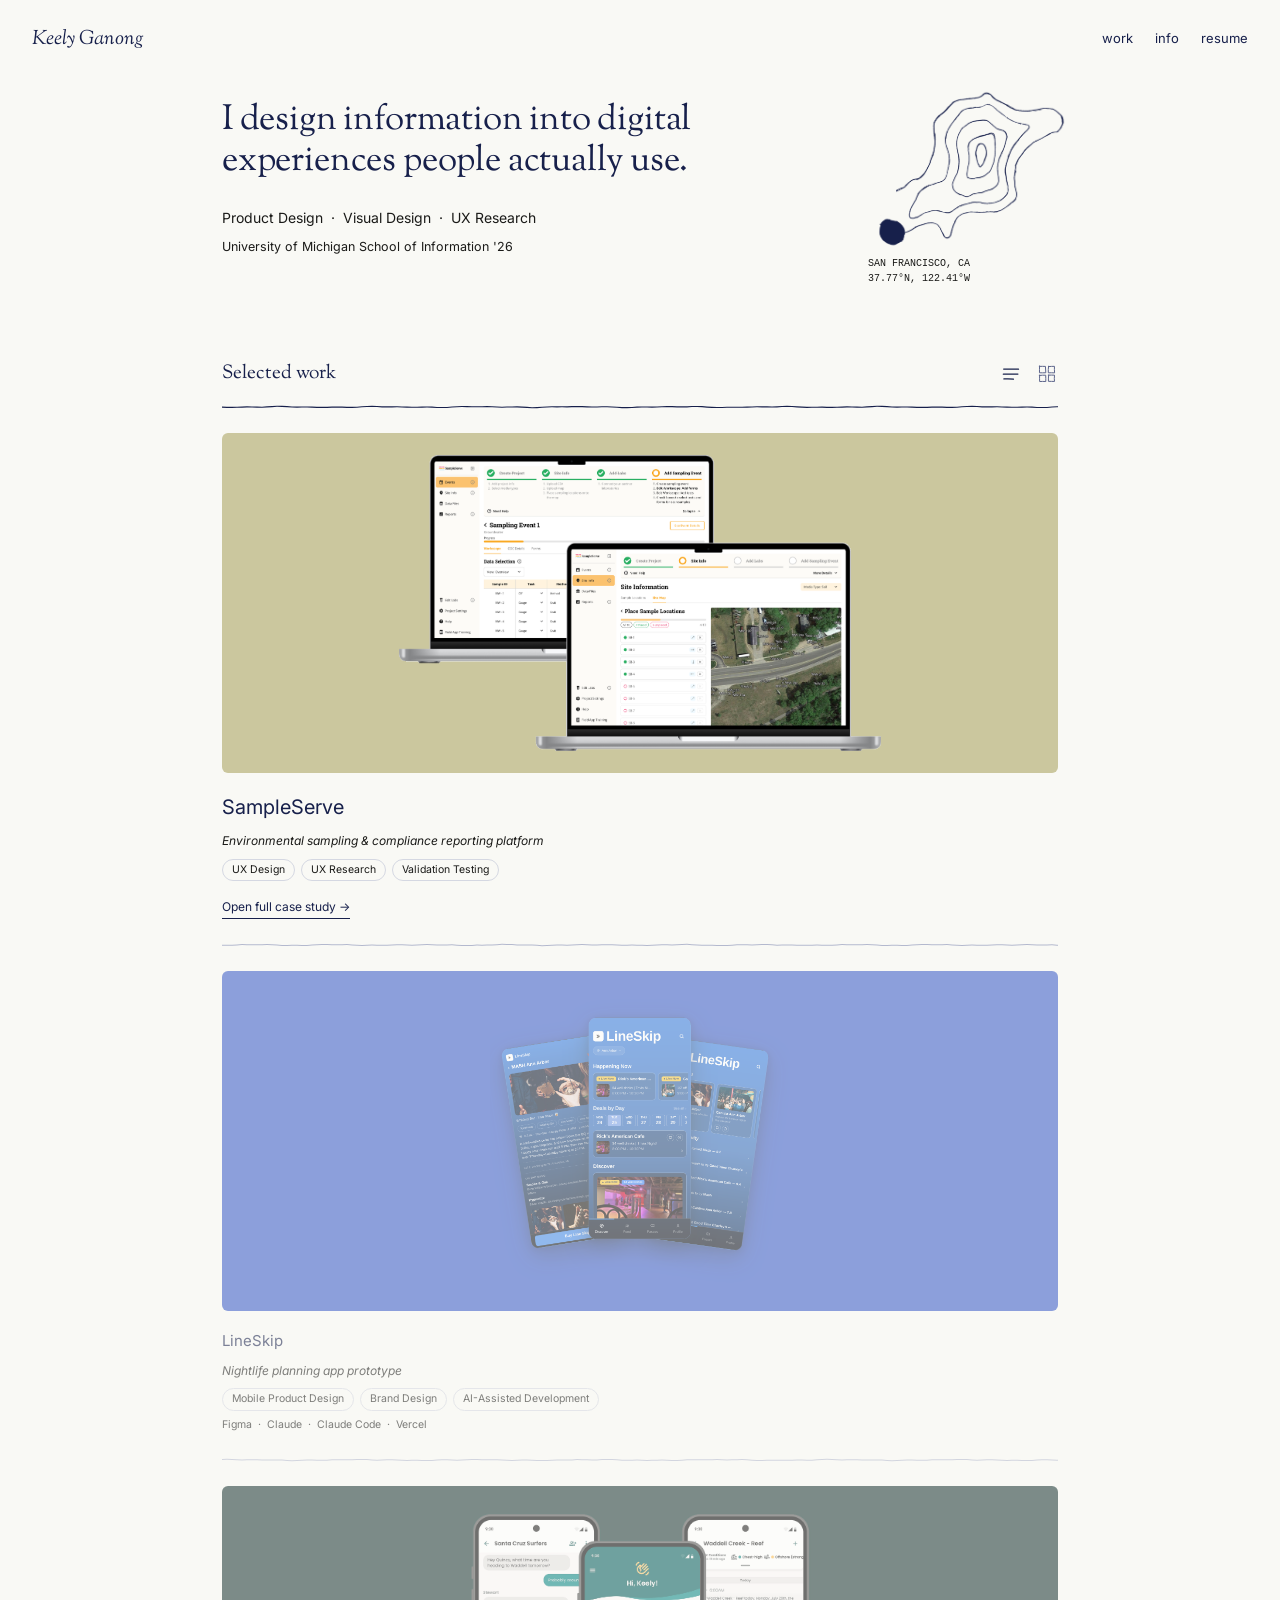
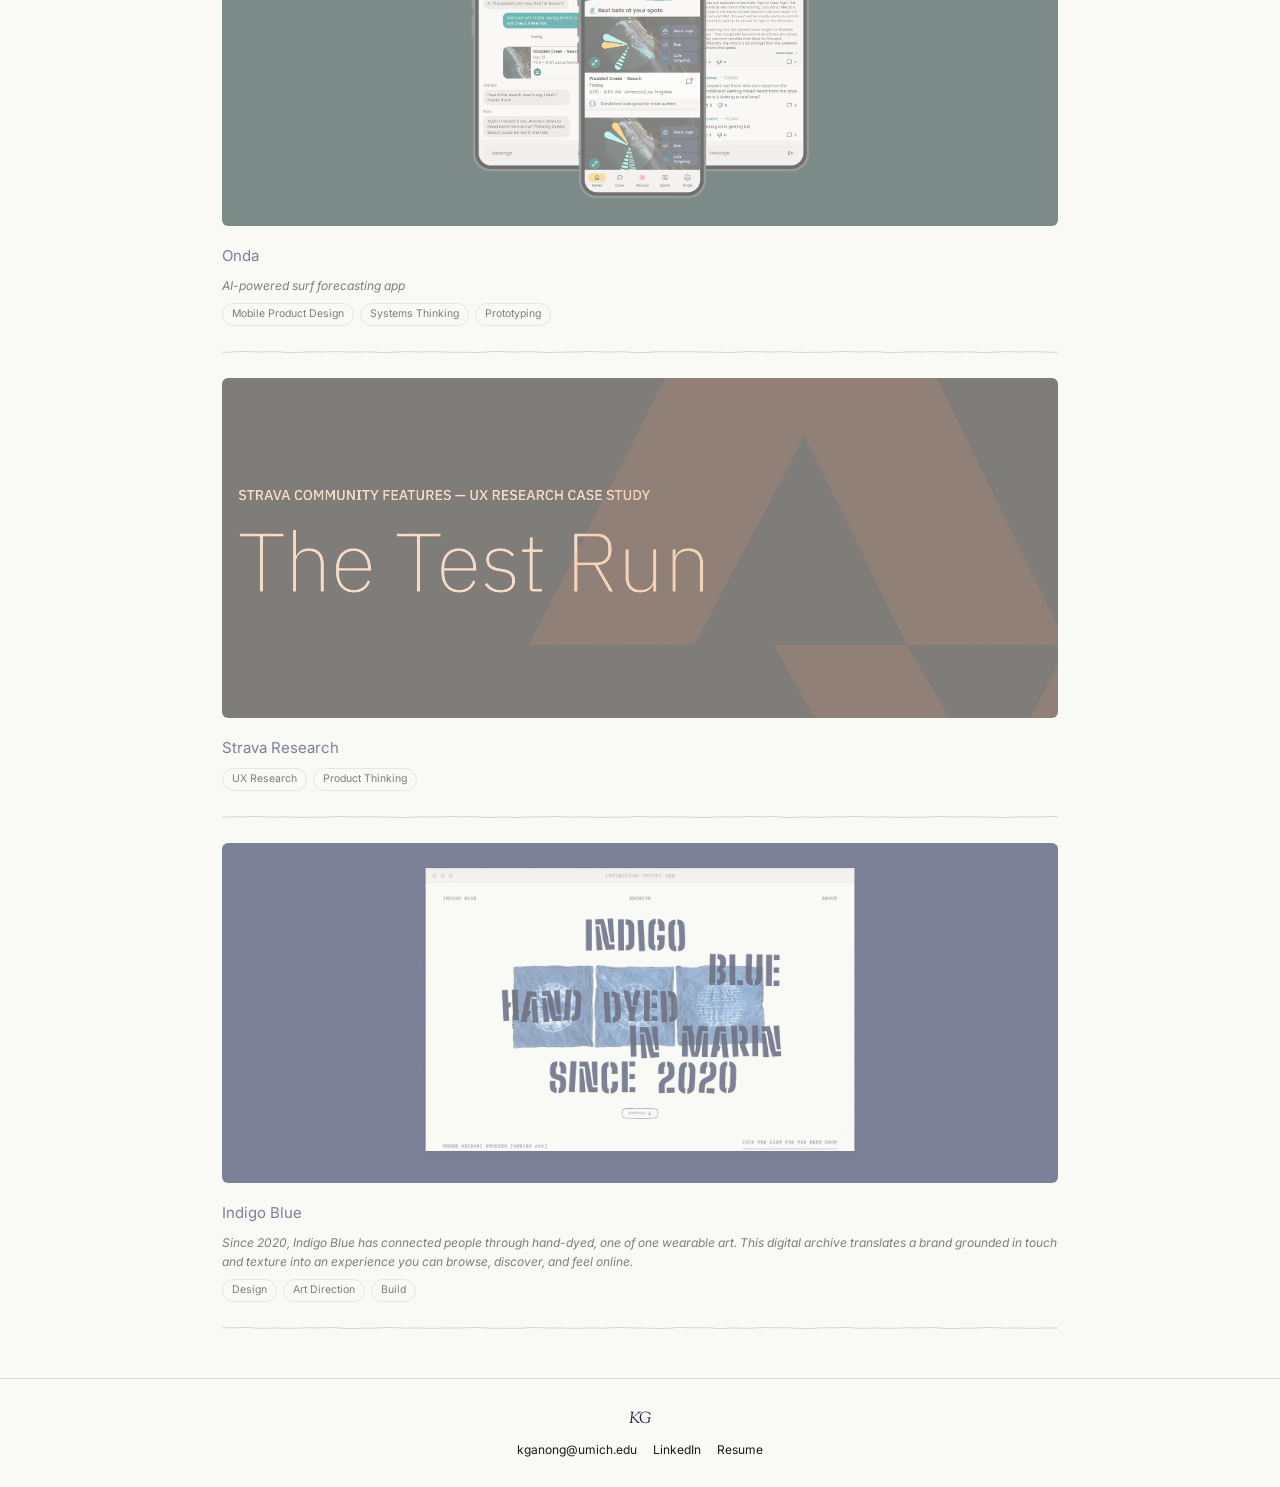
==== index.html @ af892700 "Update index.html" ====
<!DOCTYPE html>
<html lang="en">
<head>
<meta charset="UTF-8">
<meta name="viewport" content="width=device-width, initial-scale=1">
<title>Keely Ganong — Product Designer &amp; UX Researcher</title>
<meta name="description" content="Portfolio of Keely Ganong, a San Francisco Bay Area product designer and UX researcher specializing in research-driven decisions and systems thinking.">
<link rel="icon" type="image/png" href="assets/favicon-32.png">
<link rel="apple-touch-icon" href="assets/favicon-180.png">
<meta property="og:type" content="website">
<meta property="og:title" content="Keely Ganong — Product Designer &amp; UX Researcher">
<meta property="og:description" content="Portfolio of Keely Ganong, a San Francisco Bay Area product designer and UX researcher specializing in research-driven decisions and systems thinking.">
<meta property="og:image" content="https://keelyganong.vercel.app/assets/og-image.jpg">
<meta property="og:url" content="https://keelyganong.vercel.app/">
<meta name="twitter:card" content="summary_large_image">
<meta name="twitter:title" content="Keely Ganong — Product Designer &amp; UX Researcher">
<meta name="twitter:description" content="Portfolio of Keely Ganong, a San Francisco Bay Area product designer and UX researcher specializing in research-driven decisions and systems thinking.">
<meta name="twitter:image" content="https://keelyganong.vercel.app/assets/og-image.jpg">
<script>try{if(localStorage.getItem('sw-layout')==='grid')document.documentElement.setAttribute('data-layout','grid');}catch(e){}</script>
<link rel="stylesheet" href="styles.css">
</head>
<body>

<nav>
  <span class="brand">Keely Ganong</span>
  <div class="links">
    <a href="#work">work</a>
    <a href="info.html">info</a>
    <a href="https://drive.google.com/file/d/1wT-pd2pLn5J7G1rViNfXt-i7XtK2VtQx/view?usp=sharing" target="_blank" rel="noopener">resume</a>
  </div>
</nav>

<section class="hero">
  <h1>I design information into digital experiences people actually use.</h1>
  <div class="focus-list">Product Design &nbsp;·&nbsp; Visual Design &nbsp;·&nbsp; UX Research</div>
  <div class="grad-line">University of Michigan School of Information '26</div>

  <div class="hero-illustration">
    <img class="topo" src="assets/keely-topo-asset.png" alt="Hand-drawn topographic contour illustration">
    <img class="dot" src="assets/keely-dot-asset.png" alt="">
    <div class="coords">SAN FRANCISCO, CA<br>37.77°N, 122.41°W</div>
  </div>
</section>

<section id="work">
  <div class="section-head">
    <div class="section-label">Selected work</div>
    <div class="layout-toggle" role="group" aria-label="Project layout">
      <button type="button" data-layout="list" aria-pressed="true" aria-label="List view" title="List view"><svg viewBox="0 0 24 24" aria-hidden="true" focusable="false"><path d="M3.23 6.08 C9.09 6.08 15.13 6.29 20.99 6.17"/><path d="M2.86 12.15 C8.60 12.22 14.52 12.00 20.27 12.09"/><path d="M3.49 17.88 C7.26 17.70 11.13 17.64 14.89 18.09"/></svg></button>
      <button type="button" data-layout="grid" aria-pressed="false" aria-label="Grid view" title="Grid view"><svg viewBox="0 0 24 24" aria-hidden="true" focusable="false"><path d="M2.76 2.90 C5.19 2.98 7.69 2.60 10.12 2.88 C10.21 5.40 10.42 7.99 10.54 10.51 C8.05 10.49 5.48 10.76 2.98 10.54 C3.16 7.81 2.77 5.00 3.04 2.27"/><path d="M13.75 3.08 C16.12 2.76 18.57 2.91 20.95 2.83 C20.91 5.42 20.76 8.08 21.10 10.66 C18.61 10.62 16.05 10.32 13.56 10.60 C13.52 7.96 13.47 5.24 13.86 2.62"/><path d="M2.77 13.79 C5.30 13.55 7.91 13.23 10.46 13.44 C10.17 15.96 10.83 18.54 10.56 21.05 C8.12 21.01 5.62 20.67 3.18 21.06 C3.06 18.47 2.98 15.80 3.16 13.20"/><path d="M13.54 13.37 C16.02 13.03 18.57 13.53 21.05 13.39 C20.64 15.87 20.72 18.42 20.99 20.91 C18.59 20.61 16.11 21.12 13.71 20.81 C13.57 18.27 13.76 15.66 14.03 13.13"/></svg></button>
    </div>
  </div>

  <div class="sw-list">

    <div class="sw-block active" data-idx="0">
      <a class="sw-image tight" href="case-sampleserve.html" aria-label="Open SampleServe case study" style="background-color:#CBC79E;"><img src="assets/sampleserve-case.png" alt="SampleServe redesign shown on two laptops"></a>
      <div class="sw-meta">
        <a class="sw-title" href="case-sampleserve.html">SampleServe</a>
      </div>
      <div class="sw-context">Environmental sampling &amp; compliance reporting platform</div>
      <div class="sw-tags"><span>UX Design</span><span>UX Research</span><span>Validation Testing</span></div>
      <div class="sw-expand">
        <a class="sw-link" href="case-sampleserve.html">Open full case study →</a>
      </div>
    </div>

    <div class="sw-block" data-idx="1">
      <a class="sw-image" href="case-lineskip.html" aria-label="Open LineSkip case study" style="background-color:#3457C7;"><img src="assets/lineskip-hero.png" alt="LineSkip app showing bar deals, live events, and discovery"></a>
      <div class="sw-meta">
        <a class="sw-title" href="case-lineskip.html">LineSkip</a>
      </div>
      <div class="sw-context">Nightlife planning app prototype</div>
      <div class="sw-tags"><span>Mobile Product Design</span><span>Brand Design</span><span>AI-Assisted Development</span></div>
      <div class="sw-tools">Figma &nbsp;·&nbsp; Claude &nbsp;·&nbsp; Claude Code &nbsp;·&nbsp; Vercel</div>
      <div class="sw-expand">
        <a class="sw-link" href="case-lineskip.html">Open full case study →</a>
      </div>
    </div>

    <div class="sw-block" data-idx="2">
      <a class="sw-image" href="case-onda.html" aria-label="Open Onda case study" style="background-color:#173330;">
        <img src="assets/onda-screens.png" alt="Onda app interface showing surf reports and crew chat">
      </a>
      <div class="sw-meta">
        <a class="sw-title" href="case-onda.html">Onda</a>
      </div>
      <div class="sw-context">AI-powered surf forecasting app</div>
      <div class="sw-tags"><span>Mobile Product Design</span><span>Systems Thinking</span><span>Prototyping</span></div>
      <div class="sw-expand">
        <a class="sw-link" href="case-onda.html">Open full case study →</a>
      </div>
    </div>

    <div class="sw-block" data-idx="3">
      <a class="sw-image fill-cover" href="case-strava.html" aria-label="Open Strava Research case study" style="background-color:#1d1815;"><img src="assets/strava-hero.jpg" alt="Strava Research case study cover, titled The Test Run"></a>
      <div class="sw-meta">
        <a class="sw-title" href="case-strava.html">Strava Research</a>
      </div>
      <div class="sw-tags"><span>UX Research</span><span>Product Thinking</span></div>
      <div class="sw-expand">
        <a class="sw-link" href="case-strava.html">Open full case study →</a>
      </div>
    </div>

    <div class="sw-block" data-idx="4">
      <a class="sw-image tight" href="case-indigo-blue.html" aria-label="Open Indigo Blue project" style="background-color:#17204B;"><picture><source srcset="assets/indigo-blue-card.webp" type="image/webp"><img src="assets/indigo-blue-card.jpg" width="1144" height="773" alt="Indigo Blue home page in a browser on an indigo background." loading="lazy" decoding="async"></picture></a>
      <div class="sw-meta">
        <a class="sw-title" href="case-indigo-blue.html">Indigo Blue</a>
      </div>
      <div class="sw-context">Since 2020, Indigo Blue has connected people through hand-dyed, one of one wearable art. This digital archive translates a brand grounded in touch and texture into an experience you can browse, discover, and feel online.</div>
      <div class="sw-tags"><span>Design</span><span>Art Direction</span><span>Build</span></div>
      <div class="sw-expand">
        <a class="sw-link" href="case-indigo-blue.html">View project →</a>
      </div>
    </div>

  </div>
</section>

<!--
<section id="play">
  <div class="section-label" style="font-size:16px;">Play</div>
  <p style="font-size:13px; color:var(--ink-soft); max-width:44ch; margin:0 0 12px;">Side projects and personal work, outside of client and coursework.</p>
  <div class="section-hint">Hover over to see more.</div>
  <div class="play-grid">
    <div class="play-tile"><div class="play-inner" style="background-color:#344945;"></div><div class="play-caption">Indigo product design</div></div>
    <div class="play-tile"><div class="play-inner" style="background-color:#3B4C86;"></div><div class="play-caption">Vibe-coded local map tool</div></div>
    <div class="play-tile"><div class="play-inner" style="background-color:#C17A4E;"></div><div class="play-caption">Packaging design</div></div>
    <div class="play-tile"><div class="play-inner" style="background-color:#6B4059;"></div><div class="play-caption">Printmaking</div></div>
    <div class="play-tile"><div class="play-inner" style="background-color:#4A6650;"></div><div class="play-caption">Graphic design assets</div></div>
    <div class="play-tile"><div class="play-inner" style="background-color:#211A16;"></div><div class="play-caption">Web redesign</div></div>
  </div>
</section>
-->

<footer>
  <span class="brand">KG</span>
  <div class="links">
    <a href="mailto:kganong@umich.edu">kganong@umich.edu</a>
    <a href="https://www.linkedin.com/in/keely-ganong/" target="_blank" rel="noopener">LinkedIn</a>
    <a href="https://drive.google.com/file/d/1wT-pd2pLn5J7G1rViNfXt-i7XtK2VtQx/view?usp=sharing" target="_blank" rel="noopener">Resume</a>
  </div>
</footer>

<script src="script.js"></script>
</body>
</html>
---- styles.css ----
@import url('https://fonts.googleapis.com/css2?family=Sorts+Mill+Goudy&family=Inter:wght@400;500;600&display=swap');

:root{
  --ink:#17204B;
  --ink-soft:#1A1A18;
  --ink-faint:#1A1A18;
  --border:#D5D8E2;
  --border-soft:#D5D8E2;
  --paper:#F9F9F5;
  --paper-alt:#F0F1EC;
  --accent:#17204B;
}

*{box-sizing:border-box;}
html{scroll-behavior:smooth; scroll-padding-top:76px;}
body{
  margin:0;
  background:var(--paper);
  color:var(--ink-soft);
  font-family:'Inter', sans-serif;
  font-size:16px;
  line-height:1.6;
}
a{color:inherit; text-decoration:none;}
.serif{font-family:'Sorts Mill Goudy', serif;}
.wrap{max-width:900px; margin:0 auto; padding:0 32px;}

/* nav */
nav{
  display:flex; justify-content:space-between; align-items:center;
  padding:24px 32px;
  position:sticky; top:0; z-index:100; background:var(--paper);
}
nav .brand{font-family:'Sorts Mill Goudy', serif; font-style:italic; font-size:20px; color:var(--accent);}
nav .links{display:flex; gap:22px; font-size:13px; color:var(--ink);}
nav .links a{padding-bottom:4px; background-image:url("data:image/svg+xml,%3Csvg xmlns='http://www.w3.org/2000/svg' viewBox='0 0 1000 6' preserveAspectRatio='none'%3E%3Cpath d='M0.0 2.83 L25.0 2.63 L50.0 2.36 L75.0 2.34 L100.0 2.39 L125.0 2.44 L150.0 2.47 L175.0 2.53 L200.0 2.64 L225.0 2.73 L250.0 2.77 L275.0 2.79 L300.0 2.83 L325.0 2.84 L350.0 2.78 L375.0 2.70 L400.0 2.66 L425.0 2.64 L450.0 2.60 L475.0 2.57 L500.0 2.60 L525.0 2.65 L550.0 2.65 L575.0 2.60 L600.0 2.55 L625.0 2.49 L650.0 2.38 L675.0 2.23 L700.0 2.14 L725.0 2.12 L750.0 2.14 L775.0 2.17 L800.0 2.26 L825.0 2.40 L850.0 2.51 L875.0 2.54 L900.0 2.55 L925.0 2.63 L950.0 2.72 L975.0 2.77 L1000.0 2.79 L1000.0 2.98 L975.0 3.04 L950.0 3.17 L925.0 3.27 L900.0 3.34 L875.0 3.38 L850.0 3.40 L825.0 3.35 L800.0 3.28 L775.0 3.23 L750.0 3.20 L725.0 3.15 L700.0 3.10 L675.0 3.13 L650.0 3.23 L625.0 3.33 L600.0 3.42 L575.0 3.53 L550.0 3.64 L525.0 3.70 L500.0 3.66 L475.0 3.61 L450.0 3.59 L425.0 3.56 L400.0 3.52 L375.0 3.53 L350.0 3.62 L325.0 3.74 L300.0 3.80 L275.0 3.82 L250.0 3.83 L225.0 3.79 L200.0 3.66 L175.0 3.48 L150.0 3.36 L125.0 3.28 L100.0 3.23 L75.0 3.21 L50.0 3.24 L25.0 3.14 L0.0 3.06Z' fill='%2317204B'/%3E%3C/svg%3E"); background-repeat:no-repeat; background-position:0 100%; background-size:0% 6px; transition:background-size 0.28s ease;}
nav .links a:hover, nav .links a:focus-visible{background-size:100% 6px;}
@media (prefers-reduced-motion:reduce){nav .links a{transition:none;}}

/* hero */
.hero{position:relative; padding:20px 32px 60px; max-width:900px; margin:0 auto;}
.hero h1{
  font-family:'Sorts Mill Goudy', serif; font-weight:400;
  font-size:clamp(28px,4vw,35px); line-height:1.18; letter-spacing:-0.005em;
  color:var(--ink); max-width:470px; margin:0 0 24px;
}
.hero .sub{font-size:16px; font-weight:500; color:var(--ink-soft); max-width:400px; margin:0 0 30px;}
.hero .focus-list{font-size:14px; color:var(--ink-soft); margin:0 0 8px;}
.hero .grad-line{font-size:12.5px; color:var(--ink-faint); margin:0 0 22px;}
.hero .cta{font-size:13px; color:var(--ink); border-bottom:1px solid var(--ink); padding-bottom:2px;}

.hero-illustration{position:absolute; top:10px; right:24px; width:250px; height:200px;}
.hero-illustration img.topo{position:absolute; top:0; right:0; width:170px; height:auto;}
.hero-illustration img.dot{position:absolute; width:38px; height:auto; left:52px; top:125px; z-index:2;}
.hero-illustration .coords{
  position:absolute; left:52px; top:166px; text-align:left; white-space:nowrap;
  font-family:'JetBrains Mono', monospace; font-size:10px; color:var(--ink-faint);
  line-height:1.5;
}

/* selected work */
.section-label{font-family:'Sorts Mill Goudy', serif; font-size:19px; color:var(--ink); margin-bottom:8px;}
.section-hint{font-size:11px; color:var(--ink-faint); margin-bottom:20px;}
.section-head{display:flex; align-items:center; justify-content:space-between; gap:9px; margin-bottom:18px;}
.section-head .section-label{margin-bottom:0;}

#work{padding:20px 32px 10px; max-width:900px; margin:0 auto;}

.sw-list{position:relative;}
/* hand-drawn rules: thin pen strokes with tapered ends, each one drawn a little differently */
.sw-list::before{content:""; display:block; height:8px; margin:-4px 0; background:url("data:image/svg+xml,%3Csvg xmlns='http://www.w3.org/2000/svg' viewBox='0 0 600 8' width='600' height='8'%3E%3Cpath d='M0.0 3.62 L5.0 3.80 L10.0 3.82 L15.0 3.74 L20.0 3.54 L25.0 3.37 L30.0 3.46 L35.0 3.53 L40.0 3.66 L45.0 3.37 L50.0 3.11 L55.0 2.75 L60.0 2.85 L65.0 3.05 L70.0 3.40 L75.0 3.54 L80.0 3.51 L85.0 3.51 L90.0 3.53 L95.0 3.78 L100.0 3.80 L105.0 3.83 L110.0 3.56 L115.0 3.54 L120.0 3.54 L125.0 3.79 L130.0 3.82 L135.0 3.64 L140.0 3.26 L145.0 2.89 L150.0 2.87 L155.0 2.96 L160.0 3.28 L165.0 3.28 L170.0 3.35 L175.0 3.24 L180.0 3.43 L185.0 3.58 L190.0 3.76 L195.0 3.71 L200.0 3.55 L205.0 3.52 L210.0 3.60 L215.0 3.93 L220.0 3.97 L225.0 3.93 L230.0 3.46 L235.0 3.19 L240.0 2.96 L245.0 3.10 L250.0 3.20 L255.0 3.24 L260.0 3.17 L265.0 3.09 L270.0 3.26 L275.0 3.40 L280.0 3.64 L285.0 3.51 L290.0 3.47 L295.0 3.34 L300.0 3.60 L305.0 3.86 L310.0 4.13 L315.0 4.05 L320.0 3.73 L325.0 3.43 L330.0 3.20 L335.0 3.30 L340.0 3.27 L345.0 3.32 L350.0 3.08 L355.0 3.09 L360.0 3.09 L365.0 3.35 L370.0 3.43 L375.0 3.39 L380.0 3.24 L385.0 3.16 L390.0 3.41 L395.0 3.71 L400.0 4.11 L405.0 4.05 L410.0 3.93 L415.0 3.56 L420.0 3.51 L425.0 3.46 L430.0 3.53 L435.0 3.41 L440.0 3.21 L445.0 3.12 L450.0 3.11 L455.0 3.34 L460.0 3.34 L465.0 3.33 L470.0 3.02 L475.0 3.01 L480.0 3.10 L485.0 3.55 L490.0 3.86 L495.0 4.00 L500.0 3.89 L505.0 3.67 L510.0 3.66 L515.0 3.64 L520.0 3.76 L525.0 3.54 L530.0 3.43 L535.0 3.19 L540.0 3.30 L545.0 3.37 L550.0 3.46 L555.0 3.28 L560.0 2.98 L565.0 2.84 L570.0 2.89 L575.0 3.31 L580.0 3.58 L585.0 3.84 L590.0 3.69 L595.0 3.69 L600.0 3.62 L600.0 4.72 L595.0 4.79 L590.0 4.79 L585.0 4.94 L580.0 4.68 L575.0 4.41 L570.0 3.99 L565.0 3.94 L560.0 4.08 L555.0 4.38 L550.0 4.56 L545.0 4.47 L540.0 4.40 L535.0 4.29 L530.0 4.53 L525.0 4.64 L520.0 4.86 L515.0 4.74 L510.0 4.76 L505.0 4.77 L500.0 4.99 L495.0 5.10 L490.0 4.96 L485.0 4.65 L480.0 4.20 L475.0 4.11 L470.0 4.12 L465.0 4.43 L460.0 4.44 L455.0 4.44 L450.0 4.21 L445.0 4.22 L440.0 4.31 L435.0 4.51 L430.0 4.63 L425.0 4.56 L420.0 4.61 L415.0 4.66 L410.0 5.03 L405.0 5.15 L400.0 5.21 L395.0 4.81 L390.0 4.51 L385.0 4.26 L380.0 4.34 L375.0 4.49 L370.0 4.53 L365.0 4.45 L360.0 4.19 L355.0 4.19 L350.0 4.18 L345.0 4.42 L340.0 4.37 L335.0 4.40 L330.0 4.30 L325.0 4.53 L320.0 4.83 L315.0 5.15 L310.0 5.23 L305.0 4.96 L300.0 4.70 L295.0 4.44 L290.0 4.57 L285.0 4.61 L280.0 4.74 L275.0 4.50 L270.0 4.36 L265.0 4.19 L260.0 4.27 L255.0 4.34 L250.0 4.30 L245.0 4.20 L240.0 4.06 L235.0 4.29 L230.0 4.56 L225.0 5.03 L220.0 5.07 L215.0 5.03 L210.0 4.70 L205.0 4.62 L200.0 4.65 L195.0 4.81 L190.0 4.86 L185.0 4.68 L180.0 4.53 L175.0 4.34 L170.0 4.45 L165.0 4.38 L160.0 4.38 L155.0 4.06 L150.0 3.97 L145.0 3.99 L140.0 4.36 L135.0 4.74 L130.0 4.92 L125.0 4.89 L120.0 4.64 L115.0 4.64 L110.0 4.66 L105.0 4.93 L100.0 4.90 L95.0 4.88 L90.0 4.63 L85.0 4.61 L80.0 4.61 L75.0 4.64 L70.0 4.50 L65.0 4.15 L60.0 3.95 L55.0 3.85 L50.0 4.21 L45.0 4.47 L40.0 4.76 L35.0 4.63 L30.0 4.56 L25.0 4.47 L20.0 4.64 L15.0 4.84 L10.0 4.92 L5.0 4.90 L0.0 4.72Z' fill='%2317204B'/%3E%3C/svg%3E") 0 center/600px 8px repeat-x;}
.sw-block{
  position:relative; padding:26px 0;
  opacity:0.55; transition:opacity 0.4s ease;
}
.sw-block::after{content:""; position:absolute; left:0; right:0; bottom:-4px; height:8px; background-position:0 center; background-size:600px 8px; background-repeat:repeat-x; pointer-events:none;}
.sw-block:nth-child(1)::after{background-image:url("data:image/svg+xml,%3Csvg xmlns='http://www.w3.org/2000/svg' viewBox='0 0 600 8' width='600' height='8'%3E%3Cpath d='M0.0 3.65 L5.0 3.77 L10.0 3.73 L15.0 3.46 L20.0 3.11 L25.0 3.17 L30.0 3.22 L35.0 3.33 L40.0 3.15 L45.0 3.04 L50.0 3.27 L55.0 3.59 L60.0 4.01 L65.0 3.94 L70.0 3.86 L75.0 3.80 L80.0 3.89 L85.0 3.97 L90.0 3.61 L95.0 3.28 L100.0 2.94 L105.0 3.05 L110.0 3.22 L115.0 3.23 L120.0 3.20 L125.0 3.12 L130.0 3.48 L135.0 3.77 L140.0 3.94 L145.0 3.80 L150.0 3.56 L155.0 3.66 L160.0 3.73 L165.0 3.86 L170.0 3.58 L175.0 3.34 L180.0 3.32 L185.0 3.44 L190.0 3.63 L195.0 3.38 L200.0 3.19 L205.0 3.05 L210.0 3.23 L215.0 3.48 L220.0 3.42 L225.0 3.40 L230.0 3.34 L235.0 3.71 L240.0 4.00 L245.0 4.08 L250.0 3.93 L255.0 3.62 L260.0 3.67 L265.0 3.61 L270.0 3.55 L275.0 3.17 L280.0 2.83 L285.0 2.90 L290.0 3.08 L295.0 3.43 L300.0 3.39 L305.0 3.42 L310.0 3.56 L315.0 3.86 L320.0 4.15 L325.0 3.96 L330.0 3.75 L335.0 3.48 L340.0 3.56 L345.0 3.64 L350.0 3.47 L355.0 3.28 L360.0 3.03 L365.0 3.25 L370.0 3.43 L375.0 3.52 L380.0 3.37 L385.0 3.16 L390.0 3.36 L395.0 3.53 L400.0 3.77 L405.0 3.63 L410.0 3.52 L415.0 3.65 L420.0 3.84 L425.0 4.07 L430.0 3.81 L435.0 3.55 L440.0 3.32 L445.0 3.33 L450.0 3.40 L455.0 3.15 L460.0 2.98 L465.0 2.83 L470.0 3.16 L475.0 3.53 L480.0 3.71 L485.0 3.75 L490.0 3.66 L495.0 3.94 L500.0 4.06 L505.0 4.08 L510.0 3.73 L515.0 3.33 L520.0 3.28 L525.0 3.28 L530.0 3.40 L535.0 3.16 L540.0 3.03 L545.0 3.11 L550.0 3.37 L555.0 3.70 L560.0 3.59 L565.0 3.51 L570.0 3.42 L575.0 3.65 L580.0 3.87 L585.0 3.78 L590.0 3.66 L595.0 3.44 L600.0 3.65 L600.0 4.65 L595.0 4.44 L590.0 4.66 L585.0 4.78 L580.0 4.87 L575.0 4.65 L570.0 4.42 L565.0 4.51 L560.0 4.59 L555.0 4.70 L550.0 4.37 L545.0 4.11 L540.0 4.03 L535.0 4.16 L530.0 4.40 L525.0 4.28 L520.0 4.28 L515.0 4.33 L510.0 4.73 L505.0 5.08 L500.0 5.06 L495.0 4.94 L490.0 4.66 L485.0 4.75 L480.0 4.71 L475.0 4.53 L470.0 4.16 L465.0 3.83 L460.0 3.98 L455.0 4.15 L450.0 4.40 L445.0 4.33 L440.0 4.32 L435.0 4.55 L430.0 4.81 L425.0 5.07 L420.0 4.84 L415.0 4.65 L410.0 4.52 L405.0 4.63 L400.0 4.77 L395.0 4.53 L390.0 4.36 L385.0 4.16 L380.0 4.37 L375.0 4.52 L370.0 4.43 L365.0 4.25 L360.0 4.03 L355.0 4.28 L350.0 4.47 L345.0 4.64 L340.0 4.56 L335.0 4.48 L330.0 4.75 L325.0 4.96 L320.0 5.15 L315.0 4.86 L310.0 4.56 L305.0 4.42 L300.0 4.39 L295.0 4.43 L290.0 4.08 L285.0 3.90 L280.0 3.83 L275.0 4.17 L270.0 4.55 L265.0 4.61 L260.0 4.67 L255.0 4.62 L250.0 4.93 L245.0 5.08 L240.0 5.00 L235.0 4.71 L230.0 4.34 L225.0 4.40 L220.0 4.42 L215.0 4.48 L210.0 4.23 L205.0 4.05 L200.0 4.19 L195.0 4.38 L190.0 4.63 L185.0 4.44 L180.0 4.32 L175.0 4.34 L170.0 4.58 L165.0 4.86 L160.0 4.73 L155.0 4.66 L150.0 4.56 L145.0 4.80 L140.0 4.94 L135.0 4.77 L130.0 4.48 L125.0 4.12 L120.0 4.20 L115.0 4.23 L110.0 4.22 L105.0 4.05 L100.0 3.94 L95.0 4.28 L90.0 4.61 L85.0 4.97 L80.0 4.89 L75.0 4.80 L70.0 4.86 L65.0 4.94 L60.0 5.01 L55.0 4.59 L50.0 4.27 L45.0 4.04 L40.0 4.15 L35.0 4.33 L30.0 4.22 L25.0 4.17 L20.0 4.11 L15.0 4.46 L10.0 4.73 L5.0 4.77 L0.0 4.65Z' fill='%23B4B9CE'/%3E%3C/svg%3E");}
.sw-block:nth-child(2)::after{background-image:url("data:image/svg+xml,%3Csvg xmlns='http://www.w3.org/2000/svg' viewBox='0 0 600 8' width='600' height='8'%3E%3Cpath d='M0.0 3.01 L5.0 2.81 L10.0 3.09 L15.0 3.29 L20.0 3.50 L25.0 3.32 L30.0 3.19 L35.0 3.26 L40.0 3.38 L45.0 3.61 L50.0 3.49 L55.0 3.52 L60.0 3.61 L65.0 3.92 L70.0 4.19 L75.0 4.03 L80.0 3.79 L85.0 3.42 L90.0 3.49 L95.0 3.66 L100.0 3.75 L105.0 3.68 L110.0 3.36 L115.0 3.32 L120.0 3.26 L125.0 3.33 L130.0 3.16 L135.0 2.92 L140.0 2.95 L145.0 3.12 L150.0 3.58 L155.0 3.66 L160.0 3.56 L165.0 3.34 L170.0 3.28 L175.0 3.60 L180.0 3.77 L185.0 3.95 L190.0 3.81 L195.0 3.80 L200.0 3.91 L205.0 3.94 L210.0 3.90 L215.0 3.48 L220.0 3.28 L225.0 3.23 L230.0 3.48 L235.0 3.67 L240.0 3.48 L245.0 3.25 L250.0 2.93 L255.0 3.03 L260.0 3.16 L265.0 3.25 L270.0 3.26 L275.0 3.19 L280.0 3.48 L285.0 3.69 L290.0 3.89 L295.0 3.72 L300.0 3.47 L305.0 3.49 L310.0 3.66 L315.0 4.07 L320.0 4.07 L325.0 3.94 L330.0 3.66 L335.0 3.52 L340.0 3.62 L345.0 3.48 L350.0 3.38 L355.0 3.09 L360.0 3.14 L365.0 3.35 L370.0 3.47 L375.0 3.44 L380.0 3.04 L385.0 2.93 L390.0 2.97 L395.0 3.35 L400.0 3.64 L405.0 3.63 L410.0 3.65 L415.0 3.58 L420.0 3.83 L425.0 3.89 L430.0 3.82 L435.0 3.65 L440.0 3.52 L445.0 3.79 L450.0 3.95 L455.0 4.04 L460.0 3.69 L465.0 3.29 L470.0 3.15 L475.0 3.14 L480.0 3.37 L485.0 3.27 L490.0 3.20 L495.0 3.11 L500.0 3.22 L505.0 3.44 L510.0 3.34 L515.0 3.26 L520.0 3.06 L525.0 3.30 L530.0 3.69 L535.0 3.98 L540.0 4.06 L545.0 3.75 L550.0 3.68 L555.0 3.65 L560.0 3.83 L565.0 3.85 L570.0 3.65 L575.0 3.60 L580.0 3.54 L585.0 3.75 L590.0 3.64 L595.0 3.37 L600.0 3.01 L600.0 4.01 L595.0 4.37 L590.0 4.64 L585.0 4.75 L580.0 4.54 L575.0 4.60 L570.0 4.65 L565.0 4.85 L560.0 4.83 L555.0 4.65 L550.0 4.68 L545.0 4.75 L540.0 5.06 L535.0 4.98 L530.0 4.69 L525.0 4.30 L520.0 4.06 L515.0 4.26 L510.0 4.34 L505.0 4.44 L500.0 4.22 L495.0 4.11 L490.0 4.20 L485.0 4.27 L480.0 4.37 L475.0 4.14 L470.0 4.15 L465.0 4.29 L460.0 4.69 L455.0 5.04 L450.0 4.95 L445.0 4.79 L440.0 4.52 L435.0 4.65 L430.0 4.82 L425.0 4.89 L420.0 4.83 L415.0 4.58 L410.0 4.65 L405.0 4.63 L400.0 4.64 L395.0 4.35 L390.0 3.97 L385.0 3.93 L380.0 4.04 L375.0 4.44 L370.0 4.47 L365.0 4.35 L360.0 4.14 L355.0 4.09 L350.0 4.38 L345.0 4.48 L340.0 4.62 L335.0 4.52 L330.0 4.66 L325.0 4.94 L320.0 5.07 L315.0 5.07 L310.0 4.66 L305.0 4.49 L300.0 4.47 L295.0 4.72 L290.0 4.89 L285.0 4.69 L280.0 4.48 L275.0 4.19 L270.0 4.26 L265.0 4.25 L260.0 4.16 L255.0 4.03 L250.0 3.93 L245.0 4.25 L240.0 4.48 L235.0 4.67 L230.0 4.48 L225.0 4.23 L220.0 4.28 L215.0 4.48 L210.0 4.90 L205.0 4.94 L200.0 4.91 L195.0 4.80 L190.0 4.81 L185.0 4.95 L180.0 4.77 L175.0 4.60 L170.0 4.28 L165.0 4.34 L160.0 4.56 L155.0 4.66 L150.0 4.58 L145.0 4.12 L140.0 3.95 L135.0 3.92 L130.0 4.16 L125.0 4.33 L120.0 4.26 L115.0 4.32 L110.0 4.36 L105.0 4.68 L100.0 4.75 L95.0 4.66 L90.0 4.49 L85.0 4.42 L80.0 4.79 L75.0 5.03 L70.0 5.19 L65.0 4.92 L60.0 4.61 L55.0 4.52 L50.0 4.49 L45.0 4.61 L40.0 4.38 L35.0 4.26 L30.0 4.19 L25.0 4.32 L20.0 4.50 L15.0 4.29 L10.0 4.09 L5.0 3.81 L0.0 4.01Z' fill='%23B4B9CE'/%3E%3C/svg%3E");}
.sw-block:nth-child(3)::after{background-image:url("data:image/svg+xml,%3Csvg xmlns='http://www.w3.org/2000/svg' viewBox='0 0 600 8' width='600' height='8'%3E%3Cpath d='M0.0 3.81 L5.0 3.67 L10.0 3.41 L15.0 3.21 L20.0 2.97 L25.0 3.08 L30.0 3.35 L35.0 3.46 L40.0 3.54 L45.0 3.36 L50.0 3.15 L55.0 3.30 L60.0 3.53 L65.0 3.90 L70.0 4.19 L75.0 4.04 L80.0 3.82 L85.0 3.57 L90.0 3.35 L95.0 3.43 L100.0 3.40 L105.0 3.28 L110.0 3.24 L115.0 3.08 L120.0 3.17 L125.0 3.40 L130.0 3.45 L135.0 3.54 L140.0 3.46 L145.0 3.37 L150.0 3.62 L155.0 3.87 L160.0 4.10 L165.0 4.18 L170.0 3.81 L175.0 3.43 L180.0 3.18 L185.0 3.06 L190.0 3.30 L195.0 3.44 L200.0 3.38 L205.0 3.32 L210.0 3.13 L215.0 3.15 L220.0 3.41 L225.0 3.55 L230.0 3.73 L235.0 3.78 L240.0 3.69 L245.0 3.84 L250.0 3.92 L255.0 3.90 L260.0 3.82 L265.0 3.40 L270.0 3.09 L275.0 3.03 L280.0 3.07 L285.0 3.40 L290.0 3.55 L295.0 3.41 L300.0 3.30 L305.0 3.13 L310.0 3.22 L315.0 3.62 L320.0 3.86 L325.0 4.05 L330.0 4.02 L335.0 3.74 L340.0 3.67 L345.0 3.59 L350.0 3.50 L355.0 3.48 L360.0 3.22 L365.0 3.05 L370.0 3.12 L375.0 3.20 L380.0 3.46 L385.0 3.56 L390.0 3.39 L395.0 3.34 L400.0 3.31 L405.0 3.51 L410.0 3.96 L415.0 4.14 L420.0 4.12 L425.0 3.88 L430.0 3.42 L435.0 3.26 L440.0 3.26 L445.0 3.29 L450.0 3.43 L455.0 3.30 L460.0 3.15 L465.0 3.20 L470.0 3.22 L475.0 3.44 L480.0 3.61 L485.0 3.54 L490.0 3.60 L495.0 3.66 L500.0 3.80 L505.0 4.09 L510.0 4.05 L515.0 3.80 L520.0 3.47 L525.0 3.05 L530.0 3.03 L535.0 3.22 L540.0 3.37 L545.0 3.53 L550.0 3.38 L555.0 3.15 L560.0 3.18 L565.0 3.26 L570.0 3.57 L575.0 3.88 L580.0 3.87 L585.0 3.88 L590.0 3.81 L595.0 3.73 L600.0 3.81 L600.0 4.81 L595.0 4.73 L590.0 4.81 L585.0 4.88 L580.0 4.87 L575.0 4.88 L570.0 4.57 L565.0 4.26 L560.0 4.18 L555.0 4.15 L550.0 4.38 L545.0 4.53 L540.0 4.37 L535.0 4.22 L530.0 4.03 L525.0 4.05 L520.0 4.47 L515.0 4.80 L510.0 5.05 L505.0 5.09 L500.0 4.80 L495.0 4.66 L490.0 4.60 L485.0 4.54 L480.0 4.61 L475.0 4.44 L470.0 4.22 L465.0 4.20 L460.0 4.15 L455.0 4.30 L450.0 4.43 L445.0 4.29 L440.0 4.26 L435.0 4.26 L430.0 4.42 L425.0 4.88 L420.0 5.12 L415.0 5.14 L410.0 4.96 L405.0 4.51 L400.0 4.31 L395.0 4.34 L390.0 4.39 L385.0 4.56 L380.0 4.46 L375.0 4.20 L370.0 4.12 L365.0 4.05 L360.0 4.22 L355.0 4.48 L350.0 4.50 L345.0 4.59 L340.0 4.67 L335.0 4.74 L330.0 5.02 L325.0 5.05 L320.0 4.86 L315.0 4.62 L310.0 4.22 L305.0 4.13 L300.0 4.30 L295.0 4.41 L290.0 4.55 L285.0 4.40 L280.0 4.07 L275.0 4.03 L270.0 4.09 L265.0 4.40 L260.0 4.82 L255.0 4.90 L250.0 4.92 L245.0 4.84 L240.0 4.69 L235.0 4.78 L230.0 4.73 L225.0 4.55 L220.0 4.41 L215.0 4.15 L210.0 4.13 L205.0 4.32 L200.0 4.38 L195.0 4.44 L190.0 4.30 L185.0 4.06 L180.0 4.18 L175.0 4.43 L170.0 4.81 L165.0 5.18 L160.0 5.10 L155.0 4.87 L150.0 4.62 L145.0 4.37 L140.0 4.46 L135.0 4.54 L130.0 4.45 L125.0 4.40 L120.0 4.17 L115.0 4.08 L110.0 4.24 L105.0 4.28 L100.0 4.40 L95.0 4.43 L90.0 4.35 L85.0 4.57 L80.0 4.82 L75.0 5.04 L70.0 5.19 L65.0 4.90 L60.0 4.53 L55.0 4.30 L50.0 4.15 L45.0 4.36 L40.0 4.54 L35.0 4.46 L30.0 4.35 L25.0 4.08 L20.0 3.97 L15.0 4.21 L10.0 4.41 L5.0 4.67 L0.0 4.81Z' fill='%23B4B9CE'/%3E%3C/svg%3E");}
.sw-block:nth-child(4)::after{background-image:url("data:image/svg+xml,%3Csvg xmlns='http://www.w3.org/2000/svg' viewBox='0 0 600 8' width='600' height='8'%3E%3Cpath d='M0.0 3.74 L5.0 3.57 L10.0 3.39 L15.0 3.37 L20.0 3.41 L25.0 3.13 L30.0 2.97 L35.0 2.89 L40.0 3.14 L45.0 3.58 L50.0 3.66 L55.0 3.62 L60.0 3.38 L65.0 3.37 L70.0 3.68 L75.0 3.83 L80.0 3.97 L85.0 3.82 L90.0 3.73 L95.0 3.85 L100.0 3.80 L105.0 3.70 L110.0 3.28 L115.0 2.97 L120.0 3.06 L125.0 3.23 L130.0 3.52 L135.0 3.42 L140.0 3.17 L145.0 3.13 L150.0 3.17 L155.0 3.50 L160.0 3.60 L165.0 3.58 L170.0 3.68 L175.0 3.78 L180.0 4.10 L185.0 4.10 L190.0 3.81 L195.0 3.51 L200.0 3.24 L205.0 3.45 L210.0 3.61 L215.0 3.59 L220.0 3.41 L225.0 3.07 L230.0 3.10 L235.0 3.17 L240.0 3.22 L245.0 3.24 L250.0 3.11 L255.0 3.37 L260.0 3.70 L265.0 3.98 L270.0 4.03 L275.0 3.67 L280.0 3.55 L285.0 3.57 L290.0 3.78 L295.0 3.97 L300.0 3.74 L305.0 3.57 L310.0 3.39 L315.0 3.37 L320.0 3.41 L325.0 3.13 L330.0 2.97 L335.0 2.89 L340.0 3.14 L345.0 3.58 L350.0 3.66 L355.0 3.62 L360.0 3.38 L365.0 3.37 L370.0 3.68 L375.0 3.83 L380.0 3.97 L385.0 3.82 L390.0 3.73 L395.0 3.85 L400.0 3.80 L405.0 3.70 L410.0 3.28 L415.0 2.97 L420.0 3.06 L425.0 3.23 L430.0 3.52 L435.0 3.42 L440.0 3.17 L445.0 3.13 L450.0 3.17 L455.0 3.50 L460.0 3.60 L465.0 3.58 L470.0 3.68 L475.0 3.78 L480.0 4.10 L485.0 4.10 L490.0 3.81 L495.0 3.51 L500.0 3.24 L505.0 3.45 L510.0 3.61 L515.0 3.59 L520.0 3.41 L525.0 3.07 L530.0 3.10 L535.0 3.17 L540.0 3.22 L545.0 3.24 L550.0 3.11 L555.0 3.37 L560.0 3.70 L565.0 3.98 L570.0 4.03 L575.0 3.67 L580.0 3.55 L585.0 3.57 L590.0 3.78 L595.0 3.97 L600.0 3.74 L600.0 4.74 L595.0 4.97 L590.0 4.78 L585.0 4.57 L580.0 4.55 L575.0 4.67 L570.0 5.03 L565.0 4.98 L560.0 4.70 L555.0 4.37 L550.0 4.11 L545.0 4.24 L540.0 4.22 L535.0 4.17 L530.0 4.10 L525.0 4.07 L520.0 4.41 L515.0 4.59 L510.0 4.61 L505.0 4.45 L500.0 4.24 L495.0 4.51 L490.0 4.81 L485.0 5.10 L480.0 5.10 L475.0 4.78 L470.0 4.68 L465.0 4.58 L460.0 4.60 L455.0 4.50 L450.0 4.17 L445.0 4.13 L440.0 4.17 L435.0 4.42 L430.0 4.52 L425.0 4.23 L420.0 4.06 L415.0 3.97 L410.0 4.28 L405.0 4.70 L400.0 4.80 L395.0 4.85 L390.0 4.73 L385.0 4.82 L380.0 4.97 L375.0 4.83 L370.0 4.68 L365.0 4.37 L360.0 4.38 L355.0 4.62 L350.0 4.66 L345.0 4.58 L340.0 4.14 L335.0 3.89 L330.0 3.97 L325.0 4.13 L320.0 4.41 L315.0 4.37 L310.0 4.39 L305.0 4.57 L300.0 4.74 L295.0 4.97 L290.0 4.78 L285.0 4.57 L280.0 4.55 L275.0 4.67 L270.0 5.03 L265.0 4.98 L260.0 4.70 L255.0 4.37 L250.0 4.11 L245.0 4.24 L240.0 4.22 L235.0 4.17 L230.0 4.10 L225.0 4.07 L220.0 4.41 L215.0 4.59 L210.0 4.61 L205.0 4.45 L200.0 4.24 L195.0 4.51 L190.0 4.81 L185.0 5.10 L180.0 5.10 L175.0 4.78 L170.0 4.68 L165.0 4.58 L160.0 4.60 L155.0 4.50 L150.0 4.17 L145.0 4.13 L140.0 4.17 L135.0 4.42 L130.0 4.52 L125.0 4.23 L120.0 4.06 L115.0 3.97 L110.0 4.28 L105.0 4.70 L100.0 4.80 L95.0 4.85 L90.0 4.73 L85.0 4.82 L80.0 4.97 L75.0 4.83 L70.0 4.68 L65.0 4.37 L60.0 4.38 L55.0 4.62 L50.0 4.66 L45.0 4.58 L40.0 4.14 L35.0 3.89 L30.0 3.97 L25.0 4.13 L20.0 4.41 L15.0 4.37 L10.0 4.39 L5.0 4.57 L0.0 4.74Z' fill='%23B4B9CE'/%3E%3C/svg%3E");}
.sw-block.active{opacity:1;}
.sw-image{
  height:340px; border-radius:6px; margin-bottom:18px;
  overflow:hidden; position:relative; display:block; box-sizing:border-box; padding:26px;
}
.sw-image.fill-cover{padding:0;}
.sw-image.tight{padding:22px;}
.sw-image img{width:100%; height:100%; object-fit:contain; object-position:center; display:block;}
.sw-image.fill-cover img{object-fit:cover;}
.sw-image img{transition:transform 0.4s ease;}
a.sw-image:hover img{transform:scale(1.02);}
.sw-title{font-size:15px; color:var(--ink); transition:font-size 0.4s ease;}
.sw-block.active .sw-title{font-size:20px;}
.sw-meta{display:flex; justify-content:space-between; align-items:baseline; margin-bottom:8px;}
.sw-date{font-size:11px; color:var(--ink-faint);}
.sw-context{font-size:12px; color:var(--ink-faint); font-style:italic; margin-bottom:8px;}
.sw-tags{display:flex; gap:6px; margin-top:6px; flex-wrap:wrap;}
.sw-tags span{
  font-size:10.5px; color:var(--ink-soft); border:1px solid var(--border-soft);
  border-radius:100px; padding:2px 9px;
}
.sw-tools{font-size:10.5px; color:var(--ink-faint); margin-top:6px;}
.sw-expand{max-height:0; opacity:0; overflow:hidden; transition:max-height 0.4s ease, opacity 0.3s ease;}
.sw-block.active .sw-expand{max-height:40px; opacity:1; margin-top:12px;}
.sw-stats{display:flex; gap:24px;}
.sw-stats .num{font-family:'Sorts Mill Goudy', serif; font-size:18px; color:var(--ink);}
.sw-stats .label{font-size:10px; color:var(--ink-faint);}
.sw-link{display:inline-block; font-size:12px; color:var(--ink); border-bottom:1px solid var(--ink); padding-bottom:1px;}

/* play */
#play{padding:50px 32px 60px; max-width:900px; margin:0 auto; border-top:0.5px solid var(--border); margin-top:20px;}
.play-grid{display:grid; grid-template-columns:repeat(6,1fr); gap:20px; padding-bottom:20px;}
.play-tile{position:relative; z-index:1;}
.play-tile:hover, .play-tile.expanded{z-index:5;}
.play-inner{
  border-radius:5px; aspect-ratio:1; transition:transform 0.25s ease;
  transform-origin:center; background-size:cover; background-position:center;
}
.play-caption{
  position:absolute; top:100%; left:50%; transform:translateX(-50%); width:150px;
  text-align:center; font-size:10.5px; color:var(--ink); background:var(--paper-alt);
  border-radius:4px; padding:4px 6px; margin-top:4px; opacity:0; pointer-events:none;
  transition:opacity 0.2s ease 0.15s; box-shadow:0 1px 3px rgba(0,0,0,0.08);
}

/* Desktop: real mouse/trackpad only. Untouched from before. */
@media (hover: hover) and (pointer: fine){
  .play-tile:hover .play-inner{transform:scale(2.3);}
  .play-tile:hover .play-caption{opacity:1;}
}

/* Touch/coarse pointer: tap-to-expand instead, driven by JS toggling .expanded */
.play-tile.expanded .play-inner{transform:scale(1.7);}
.play-tile.expanded .play-caption{opacity:1;}

/* footer */
footer{
  border-top:0.5px solid var(--border); margin-top:40px; padding:28px 32px;
  display:flex; flex-direction:column; align-items:center; gap:8px;
}
footer .brand{font-family:'Sorts Mill Goudy', serif; font-style:italic; font-size:16px; color:var(--accent);}
footer .links{display:flex; gap:16px; font-size:12px; color:var(--ink-soft);}

/* info page */
.info-page{padding:20px 32px 60px; max-width:700px; margin:0 auto;}
.photo-slot{
  width:240px; height:240px; border-radius:50%; overflow:hidden;
  margin-bottom:26px; flex-shrink:0;
}
.photo-slot img{width:100%; height:100%; object-fit:cover; object-position:center; display:block;}
.info-page h1{font-family:'Sorts Mill Goudy', serif; font-size:26px; color:var(--ink); max-width:18ch; margin-bottom:16px;}
.info-page .meta-line{font-size:14px; font-style:italic; color:var(--ink-faint); max-width:52ch; margin-bottom:20px;}
.info-page .bio{color:var(--ink-soft); max-width:56ch; margin-bottom:44px;}
.info-page h2{font-family:'Inter', sans-serif; font-weight:500; font-size:16px; color:var(--ink); margin-bottom:20px;}

.timeline{position:relative; padding-left:26px;}
.timeline::before{content:""; position:absolute; left:5px; top:6px; bottom:6px; width:1px; background:var(--border);}
.t-item{position:relative; padding-bottom:30px;}
.t-item:last-child{padding-bottom:0;}
.t-item::before{
  content:""; position:absolute; left:-26px; top:5px; width:9px; height:9px;
  border-radius:50%; background:var(--paper); border:1.5px solid var(--accent);
}
.t-item .when{font-family:'JetBrains Mono', monospace; font-size:11px; color:var(--ink-faint); margin-bottom:4px;}
.t-item .what{font-size:15px; color:var(--ink); margin-bottom:2px;}
.t-item .where{font-size:13px; color:var(--ink-soft);}

/* responsive */
@media (max-width:640px){
  .hero-illustration{position:relative; top:auto; right:auto; width:191px; height:153px; margin-top:24px;}
  .hero-illustration img.topo{width:130px;}
  .hero-illustration img.dot{width:29px; left:40px; top:96px;}
  .hero-illustration .coords{left:40px; top:127px; font-size:9px;}
  .play-grid{grid-template-columns:repeat(3,1fr); gap:14px;}
  .sw-meta{flex-direction:column; align-items:flex-start; gap:4px;}
  .sw-image{height:230px; padding:16px;}
  .sw-image.fill-cover{padding:0;}
  .sw-image.tight{padding:12px;}
  .case-visual{height:220px;}
  .trail{flex-direction:column; gap:22px;}
  .trail::before{display:none;}
}

/* case study pages */
.case-page{padding:20px 32px 60px; max-width:760px; margin:0 auto;}
.case-back{font-size:12px; color:var(--ink-faint); margin-bottom:28px; display:inline-block;}
.case-meta{display:flex; gap:24px; flex-wrap:wrap; margin-bottom:22px; font-size:12.5px; color:var(--ink-faint);}
.case-meta strong{color:var(--ink); font-weight:500;}
.case-title{font-family:'Sorts Mill Goudy', serif; font-size:clamp(24px,3.4vw,32px); color:var(--ink); max-width:20ch; margin-bottom:14px;}
.case-dek{font-size:15px; color:var(--ink-soft); max-width:56ch; margin-bottom:40px;}
.case-visual{
  height:420px; border-radius:8px; overflow:hidden; box-sizing:border-box;
  display:flex; align-items:center; justify-content:center; padding:26px; margin-bottom:40px;
}
.case-visual img{max-width:100%; max-height:100%; width:auto; height:auto; object-fit:contain; display:block;}
.case-visual.fill-cover{padding:0;}
.case-visual.fill-cover img{width:100%; height:100%; max-width:none; max-height:none; object-fit:cover; object-position:center;}

.trail{display:flex; position:relative; margin-bottom:40px; padding-top:6px; gap:20px; flex-wrap:wrap;}
.trail::before{content:""; position:absolute; top:11px; left:0; right:0; height:1px; background:var(--border);}
.waypoint{flex:1; min-width:150px; position:relative;}
.waypoint .dot{width:9px; height:9px; border-radius:50%; background:var(--paper); border:1.5px solid var(--accent); margin-bottom:12px;}
.waypoint .label{font-size:13px; color:var(--ink); margin-bottom:5px;}
.waypoint .desc{font-size:12.5px; color:var(--ink-soft); line-height:1.5;}

.case-note{font-size:12.5px; color:var(--ink-faint); border-top:0.5px solid var(--border); padding-top:16px; margin-top:8px;}

.case-body{font-size:15px; line-height:1.75; color:var(--ink-soft); max-width:62ch; margin:0 0 22px;}
.case-body strong{color:var(--ink); font-weight:500;}
.case-body blockquote{
  margin:22px 0; padding-left:18px; border-left:2px solid var(--accent);
  font-size:15px; font-style:italic; color:var(--ink);
}
.case-inline-image{margin:32px 0; border-radius:6px; overflow:hidden; border:0.5px solid var(--border);}
.case-inline-image img{width:100%; display:block;}
.case-inline-image.decisions{max-width:85%; margin-left:auto; margin-right:auto;}
.case-inline-caption{font-size:12px; color:var(--ink-faint); margin-top:8px; margin-bottom:32px;}

.section-label-quiet{font-size:11px; color:var(--ink-faint); letter-spacing:0.03em; margin-bottom:16px;}
.goals-grid{display:grid; grid-template-columns:1fr 1fr; gap:22px; margin-bottom:36px;}
.goal{display:flex; gap:12px;}
.goal-num{font-family:'JetBrains Mono', monospace; font-size:11px; color:var(--accent); flex-shrink:0; padding-top:2px;}
.goal strong{display:block; font-size:14px; color:var(--ink); margin-bottom:3px; font-weight:500;}
.goal span{font-size:13px; color:var(--ink-soft); line-height:1.5;}

.outcome-bars{margin:24px 0 32px;}
.outcome-bar-group{margin-bottom:18px;}
.outcome-bar-group .glabel{font-size:12.5px; color:var(--ink); margin-bottom:8px;}
.outcome-bar-row{display:flex; align-items:center; gap:10px; margin-bottom:6px;}
.outcome-bar-row .tag{font-size:10.5px; color:var(--ink-faint); width:30px; flex-shrink:0;}
.outcome-bar-row .tag-val{font-size:11px; color:var(--ink-soft); width:46px; flex-shrink:0; text-align:right;}
.outcome-bar-track{flex:1; height:7px; background:var(--border); border-radius:4px; overflow:hidden;}
.outcome-bar-fill{height:100%;}
.outcome-bar-fill.old{background:#C3C8D8;}
.outcome-bar-fill.new{background:var(--accent);}

.quiet-list{margin:0 0 24px; padding-left:20px; font-size:15px; line-height:1.75; color:var(--ink-soft);}
.quiet-list li{margin-bottom:8px;}

.proto-panel{
  background:var(--paper-alt); border:0.5px solid var(--border); border-radius:12px;
  padding:16px 0; margin:28px 0 44px;
}
.proto-embed-bar{display:flex; justify-content:space-between; align-items:center; margin-bottom:14px; padding:0 16px; font-size:12px;}
.proto-embed-bar span{color:var(--ink); font-weight:500;}
.proto-embed-bar a{color:var(--accent);}
.proto-frame{border:0.5px solid var(--border); border-radius:14px; overflow:hidden; background:var(--paper);}
.proto-frame iframe{width:100%; height:700px; border:none; display:block;}

.proto-frame.article{max-width:100%;}
.proto-frame.article iframe{height:900px;}
.proto-embed-bar.article{max-width:100%;}

.update-bar{
  border-left:2px solid var(--accent); background:var(--paper-alt);
  padding:14px 18px; margin:26px 0 30px; border-radius:0 6px 6px 0;
}
.update-tag{
  display:inline-block; font-size:10.5px; letter-spacing:0.04em; text-transform:uppercase;
  color:var(--accent); font-weight:500; margin-bottom:6px;
}
.update-bar p{font-size:13.5px; line-height:1.65; color:var(--ink-soft); margin:0;}
.update-bar a{color:var(--accent);}

.article-card{
  display:block; border:0.5px solid var(--border); border-radius:10px; padding:22px;
  margin:20px 0 32px; text-decoration:none; transition:border-color 0.2s ease, background 0.2s ease;
}
.article-card:hover{border-color:var(--ink); background:var(--paper-alt);}
.article-card .k{font-size:11px; color:var(--ink-faint); letter-spacing:0.03em; margin-bottom:8px;}
.article-card .article-title{font-family:'Sorts Mill Goudy', serif; font-size:19px; color:var(--ink); margin-bottom:8px;}
.article-card .article-desc{font-size:13.5px; color:var(--ink-soft); line-height:1.6; margin-bottom:14px; max-width:56ch;}
.article-card .cta{font-size:12.5px; color:var(--ink); font-weight:500; border-bottom:1px solid var(--ink); padding-bottom:2px; display:inline-block;}

@media (max-width:640px){
  .proto-panel{padding:16px;}
  .proto-frame iframe{height:560px;}
  .proto-frame.article iframe{height:600px;}
}

.case-visual-lead{margin-bottom:0; border-radius:8px 8px 0 0; height:420px;}
.case-meta-bar{display:flex; border:0.5px solid var(--border); border-top:none; border-radius:0 0 8px 8px; margin-bottom:40px; flex-wrap:wrap;}
.case-meta-bar > div{flex:1; min-width:140px; padding:16px 22px; border-right:0.5px solid var(--border);}
.case-meta-bar > div:last-child{border-right:none;}
.case-meta-bar .k{font-size:11px; color:var(--ink-faint); letter-spacing:0.03em; margin-bottom:4px;}
.case-meta-bar .v{font-size:13.5px; color:var(--ink);}

.case-title-row{display:flex; align-items:flex-end; gap:24px; margin-bottom:28px;}
.case-title-row h1{
  font-family:'Sorts Mill Goudy', serif; font-size:clamp(24px,3.2vw,32px); line-height:1.25; color:var(--ink);
  max-width:none; margin:0;
}
.case-title-row .rule{flex:1; height:1px; background:var(--border); min-width:40px; margin-bottom:8px;}

@media (max-width:640px){
  nav{padding:20px 22px;}
  footer{padding:24px 22px;}
  .case-page{padding:16px 22px 48px;}
  .case-visual-lead{height:220px;}
  .case-meta-bar > div{flex:1 1 100%; border-right:none; border-bottom:0.5px solid var(--border); padding:12px 4px;}
  .case-meta-bar > div:last-child{border-bottom:none;}
  .case-title-row{flex-direction:column; align-items:flex-start; gap:12px;}
  .case-title-row h1{white-space:normal;}
  .case-title-row .rule{width:100%; flex:none;}
  .goals-grid{grid-template-columns:1fr;}
  .case-inline-image.decisions{max-width:100%;}
  .case-visual{padding:16px;}
  .sw-stats{flex-wrap:wrap; gap:12px 20px;}
  .outcome-bar-row .tag-val{width:auto; font-variant-numeric:tabular-nums;}
}

/* ---- project feature pages: video, title, statement, link ---- */
.case-hero-video{border-radius:8px; overflow:hidden; border:0.5px solid var(--border); margin-bottom:40px;}
.case-hero-video video{display:block; width:100%; height:auto;}
.case-link-row{margin:4px 0 0;}
.case-link{display:inline-block; font-size:13px; color:var(--ink); border-bottom:1px solid var(--ink); padding-bottom:2px;}
/* lets <picture> wrappers sit transparently inside the existing card image box */
.sw-image picture{display:contents;}
/* hand-drawn divider for the fifth project card */
.sw-block:nth-child(5)::after{background-image:url("data:image/svg+xml,%3Csvg xmlns='http://www.w3.org/2000/svg' viewBox='0 0 600 8' width='600' height='8'%3E%3Cpath d='M0.0 3.36 L5.0 3.29 L10.0 3.26 L15.0 3.26 L20.0 3.07 L25.0 3.00 L30.0 3.31 L35.0 3.63 L40.0 3.81 L45.0 3.85 L50.0 3.61 L55.0 3.45 L60.0 3.64 L65.0 3.79 L70.0 3.79 L75.0 3.69 L80.0 3.39 L85.0 3.21 L90.0 3.35 L95.0 3.38 L100.0 3.25 L105.0 3.16 L110.0 3.04 L115.0 3.21 L120.0 3.71 L125.0 4.02 L130.0 4.05 L135.0 3.96 L140.0 3.71 L145.0 3.57 L150.0 3.64 L155.0 3.47 L160.0 3.15 L165.0 2.98 L170.0 2.93 L175.0 3.15 L180.0 3.60 L185.0 3.73 L190.0 3.62 L195.0 3.57 L200.0 3.55 L205.0 3.67 L210.0 3.90 L215.0 3.81 L220.0 3.54 L225.0 3.45 L230.0 3.41 L235.0 3.47 L240.0 3.56 L245.0 3.31 L250.0 2.98 L255.0 2.97 L260.0 3.15 L265.0 3.49 L270.0 3.86 L275.0 3.87 L280.0 3.77 L285.0 3.85 L290.0 3.89 L295.0 3.85 L300.0 3.70 L305.0 3.25 L310.0 2.89 L315.0 2.96 L320.0 3.17 L325.0 3.39 L330.0 3.57 L335.0 3.47 L340.0 3.41 L345.0 3.64 L350.0 3.82 L355.0 3.85 L360.0 3.79 L365.0 3.53 L370.0 3.40 L375.0 3.60 L380.0 3.69 L385.0 3.58 L390.0 3.37 L395.0 3.03 L400.0 2.92 L405.0 3.19 L410.0 3.41 L415.0 3.51 L420.0 3.61 L425.0 3.63 L430.0 3.79 L435.0 4.12 L440.0 4.11 L445.0 3.78 L450.0 3.42 L455.0 3.07 L460.0 3.00 L465.0 3.24 L470.0 3.31 L475.0 3.24 L480.0 3.29 L485.0 3.36 L490.0 3.59 L495.0 3.92 L500.0 3.88 L505.0 3.63 L510.0 3.53 L515.0 3.51 L520.0 3.64 L525.0 3.84 L530.0 3.67 L535.0 3.32 L540.0 3.16 L545.0 3.10 L550.0 3.19 L555.0 3.37 L560.0 3.30 L565.0 3.23 L570.0 3.47 L575.0 3.78 L580.0 4.07 L585.0 4.22 L590.0 3.92 L595.0 3.50 L600.0 3.36 L600.0 4.36 L595.0 4.50 L590.0 4.92 L585.0 5.22 L580.0 5.07 L575.0 4.78 L570.0 4.47 L565.0 4.23 L560.0 4.30 L555.0 4.37 L550.0 4.19 L545.0 4.10 L540.0 4.16 L535.0 4.32 L530.0 4.67 L525.0 4.84 L520.0 4.64 L515.0 4.51 L510.0 4.53 L505.0 4.63 L500.0 4.88 L495.0 4.92 L490.0 4.59 L485.0 4.36 L480.0 4.29 L475.0 4.24 L470.0 4.31 L465.0 4.24 L460.0 4.00 L455.0 4.07 L450.0 4.42 L445.0 4.78 L440.0 5.11 L435.0 5.12 L430.0 4.79 L425.0 4.63 L420.0 4.61 L415.0 4.51 L410.0 4.41 L405.0 4.19 L400.0 3.92 L395.0 4.03 L390.0 4.37 L385.0 4.58 L380.0 4.69 L375.0 4.60 L370.0 4.40 L365.0 4.53 L360.0 4.79 L355.0 4.85 L350.0 4.82 L345.0 4.64 L340.0 4.41 L335.0 4.47 L330.0 4.57 L325.0 4.39 L320.0 4.17 L315.0 3.96 L310.0 3.89 L305.0 4.25 L300.0 4.70 L295.0 4.85 L290.0 4.89 L285.0 4.85 L280.0 4.77 L275.0 4.87 L270.0 4.86 L265.0 4.49 L260.0 4.15 L255.0 3.97 L250.0 3.98 L245.0 4.31 L240.0 4.56 L235.0 4.47 L230.0 4.41 L225.0 4.45 L220.0 4.54 L215.0 4.81 L210.0 4.90 L205.0 4.67 L200.0 4.55 L195.0 4.57 L190.0 4.62 L185.0 4.73 L180.0 4.60 L175.0 4.15 L170.0 3.93 L165.0 3.98 L160.0 4.15 L155.0 4.47 L150.0 4.64 L145.0 4.57 L140.0 4.71 L135.0 4.96 L130.0 5.05 L125.0 5.02 L120.0 4.71 L115.0 4.21 L110.0 4.04 L105.0 4.16 L100.0 4.25 L95.0 4.38 L90.0 4.35 L85.0 4.21 L80.0 4.39 L75.0 4.69 L70.0 4.79 L65.0 4.79 L60.0 4.64 L55.0 4.45 L50.0 4.61 L45.0 4.85 L40.0 4.81 L35.0 4.63 L30.0 4.31 L25.0 4.00 L20.0 4.07 L15.0 4.26 L10.0 4.26 L5.0 4.29 L0.0 4.36Z' fill='%23B4B9CE'/%3E%3C/svg%3E");}
@media (max-width:640px){
  .case-hero-video{margin-bottom:32px;}
}


/* ---- list / grid toggle: two small hand-drawn icons ---- */
.layout-toggle{display:flex; gap:2px; margin:-2px -6px -2px 0;}
.layout-toggle button{display:flex; align-items:center; justify-content:center; width:34px; height:34px; padding:0; background:none; border:0; border-radius:4px; cursor:pointer; color:#5E668C;}
.layout-toggle button svg{width:20px; height:20px; fill:none; stroke:currentColor; stroke-width:1.2; stroke-linecap:round; stroke-linejoin:round; overflow:visible;}
.layout-toggle button:hover{color:var(--ink);}
.layout-toggle button[aria-pressed="true"]{color:var(--ink);}
.layout-toggle button[aria-pressed="true"] svg{stroke-width:1.6;}
.layout-toggle button:focus-visible{outline:1.5px solid var(--ink); outline-offset:1px;}
/* ---- grid view of the projects ---- */
html[data-layout="grid"] .sw-list{position:relative; display:grid; grid-template-columns:repeat(2, minmax(0,1fr)); column-gap:24px; row-gap:40px; padding-top:30px; align-items:start;}
html[data-layout="grid"] .sw-list::before{position:absolute; top:-4px; left:0; right:0; margin:0;}
html[data-layout="grid"] .sw-block{opacity:1; padding:0;}
html[data-layout="grid"] .sw-block::after{display:none;}
html[data-layout="grid"] .sw-image{height:auto; aspect-ratio:4 / 3; padding:18px; margin-bottom:14px;}
html[data-layout="grid"] .sw-image.fill-cover{padding:0;}
html[data-layout="grid"] .sw-image.fill-cover img{object-position:left center;}
html[data-layout="grid"] .sw-title,
html[data-layout="grid"] .sw-block.active .sw-title{font-size:17px;}
html[data-layout="grid"] .sw-meta{margin-bottom:6px;}
html[data-layout="grid"] .sw-context{font-size:12px; line-height:1.5; display:-webkit-box; -webkit-line-clamp:3; -webkit-box-orient:vertical; overflow:hidden;}
html[data-layout="grid"] .sw-tools,
html[data-layout="grid"] .sw-expand{display:none;}

@media (max-width:640px){
  html[data-layout="grid"] .sw-list{grid-template-columns:repeat(2, minmax(0,1fr)); column-gap:14px; row-gap:26px;}
  html[data-layout="grid"] .sw-image{padding:10px; margin-bottom:10px;}
  html[data-layout="grid"] .sw-image.fill-cover{padding:0;}
  html[data-layout="grid"] .sw-title,
  html[data-layout="grid"] .sw-block.active .sw-title{font-size:14px;}
  html[data-layout="grid"] .sw-context,
  html[data-layout="grid"] .sw-tags{display:none;}
}

/* LineSkip walkthrough video */
.video-panel video{display:block;width:100%;max-width:360px;height:auto;margin:0 auto;background:transparent;}
.video-panel{padding-bottom:12px;}
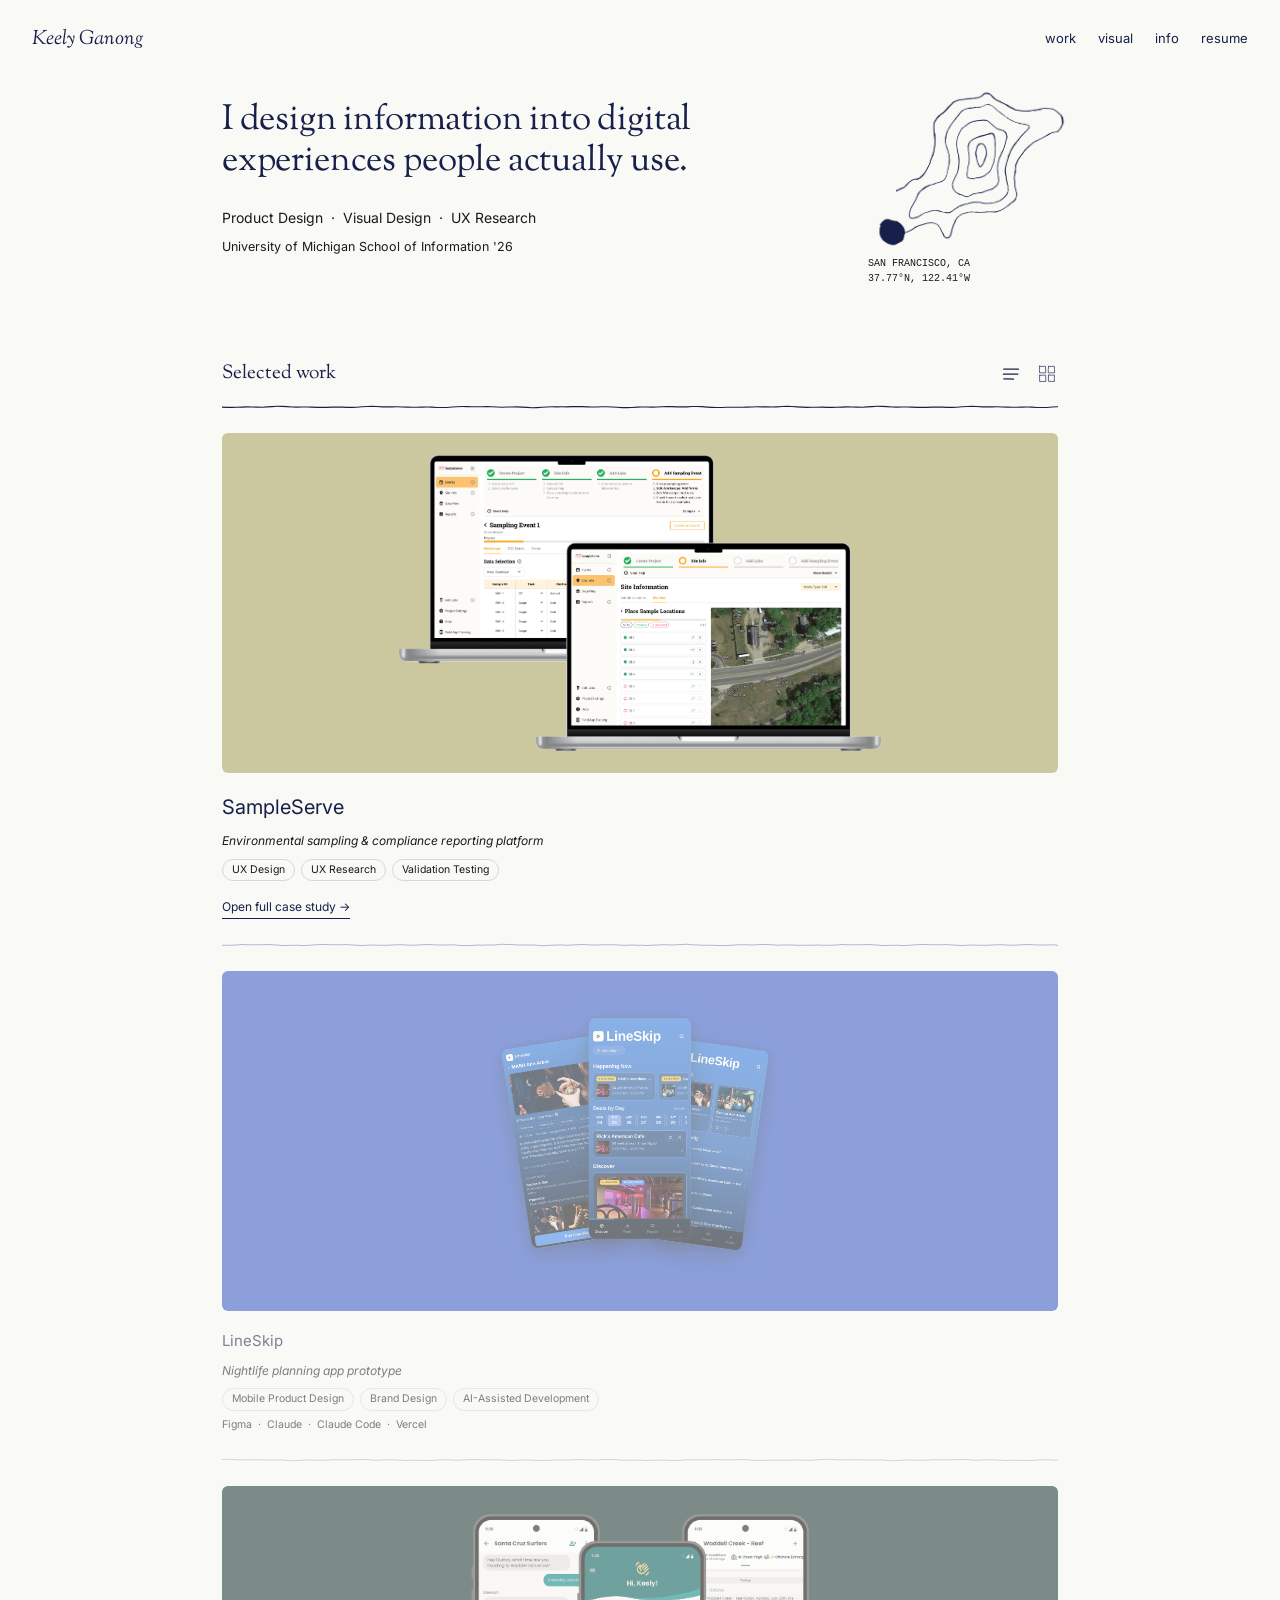
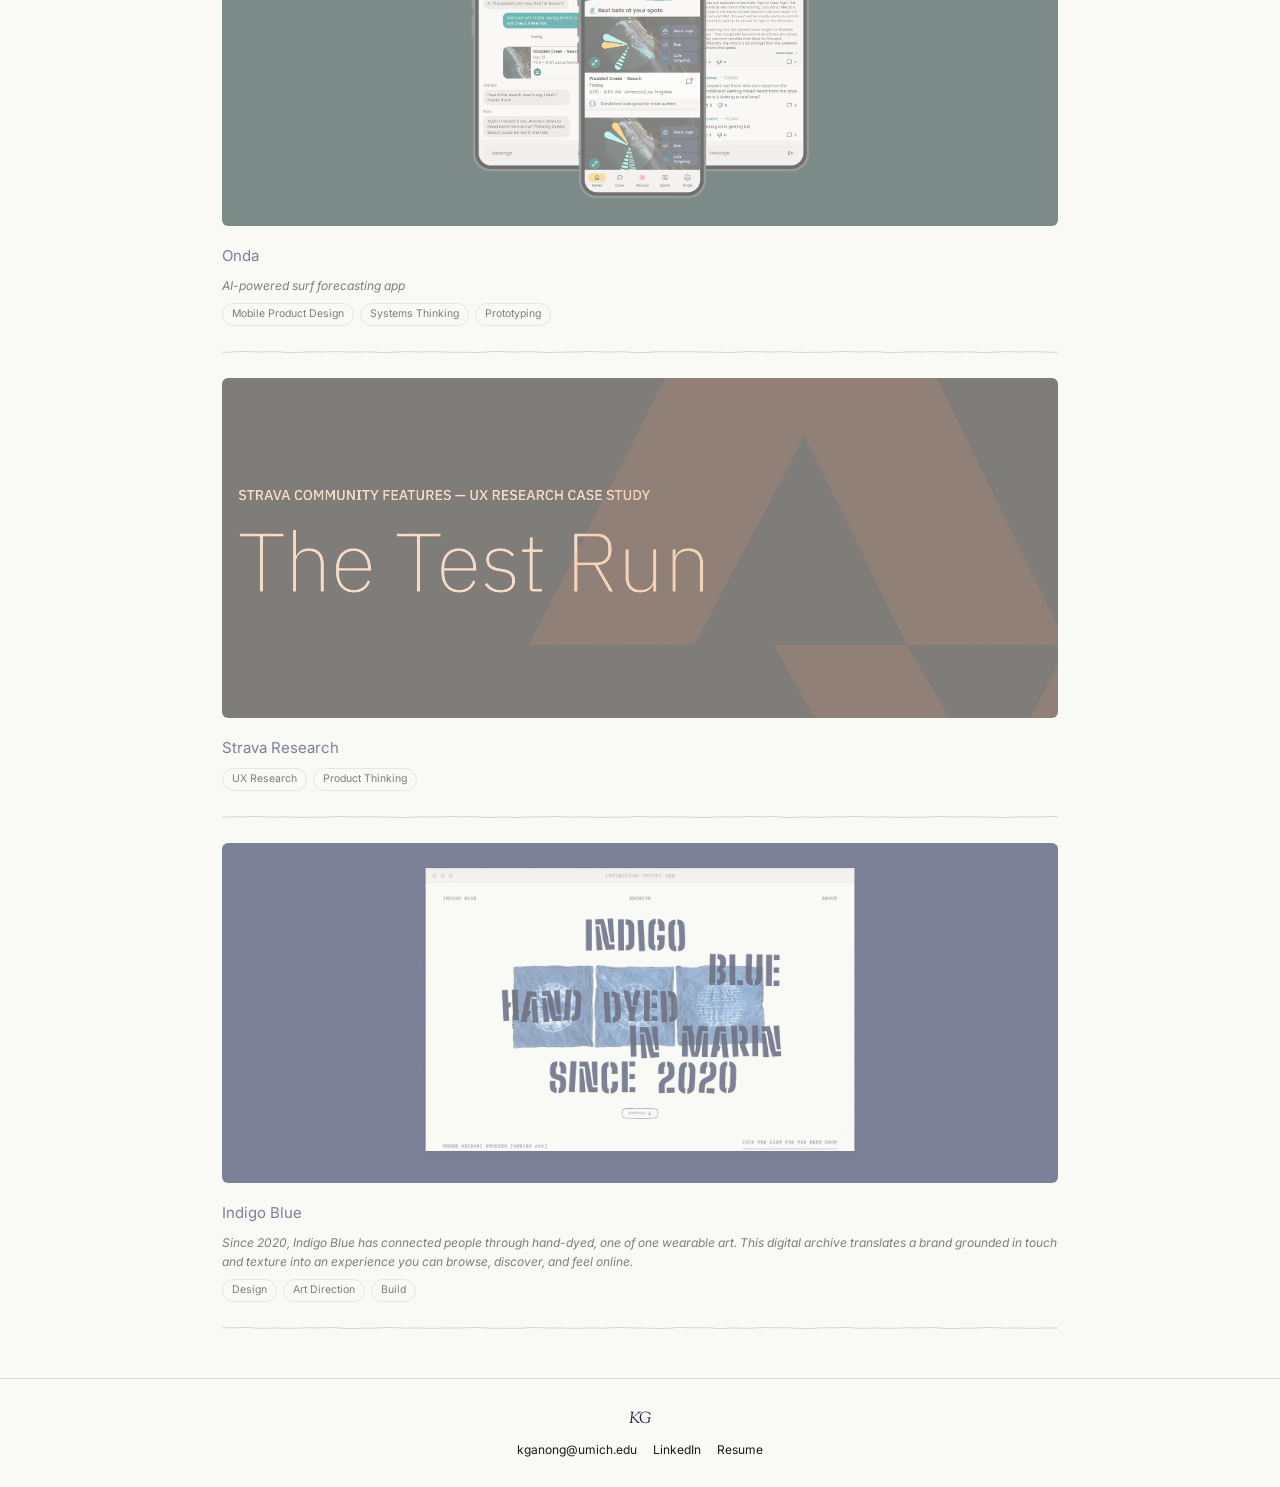
==== commit 0cd5dbdf: "Add files via upload" ====
--- a/index.html
+++ b/index.html
@@ -25,6 +25,7 @@
   <span class="brand">Keely Ganong</span>
   <div class="links">
     <a href="#work">work</a>
+    <a href="visual.html">visual</a>
     <a href="info.html">info</a>
     <a href="https://drive.google.com/file/d/1wT-pd2pLn5J7G1rViNfXt-i7XtK2VtQx/view?usp=sharing" target="_blank" rel="noopener">resume</a>
   </div>
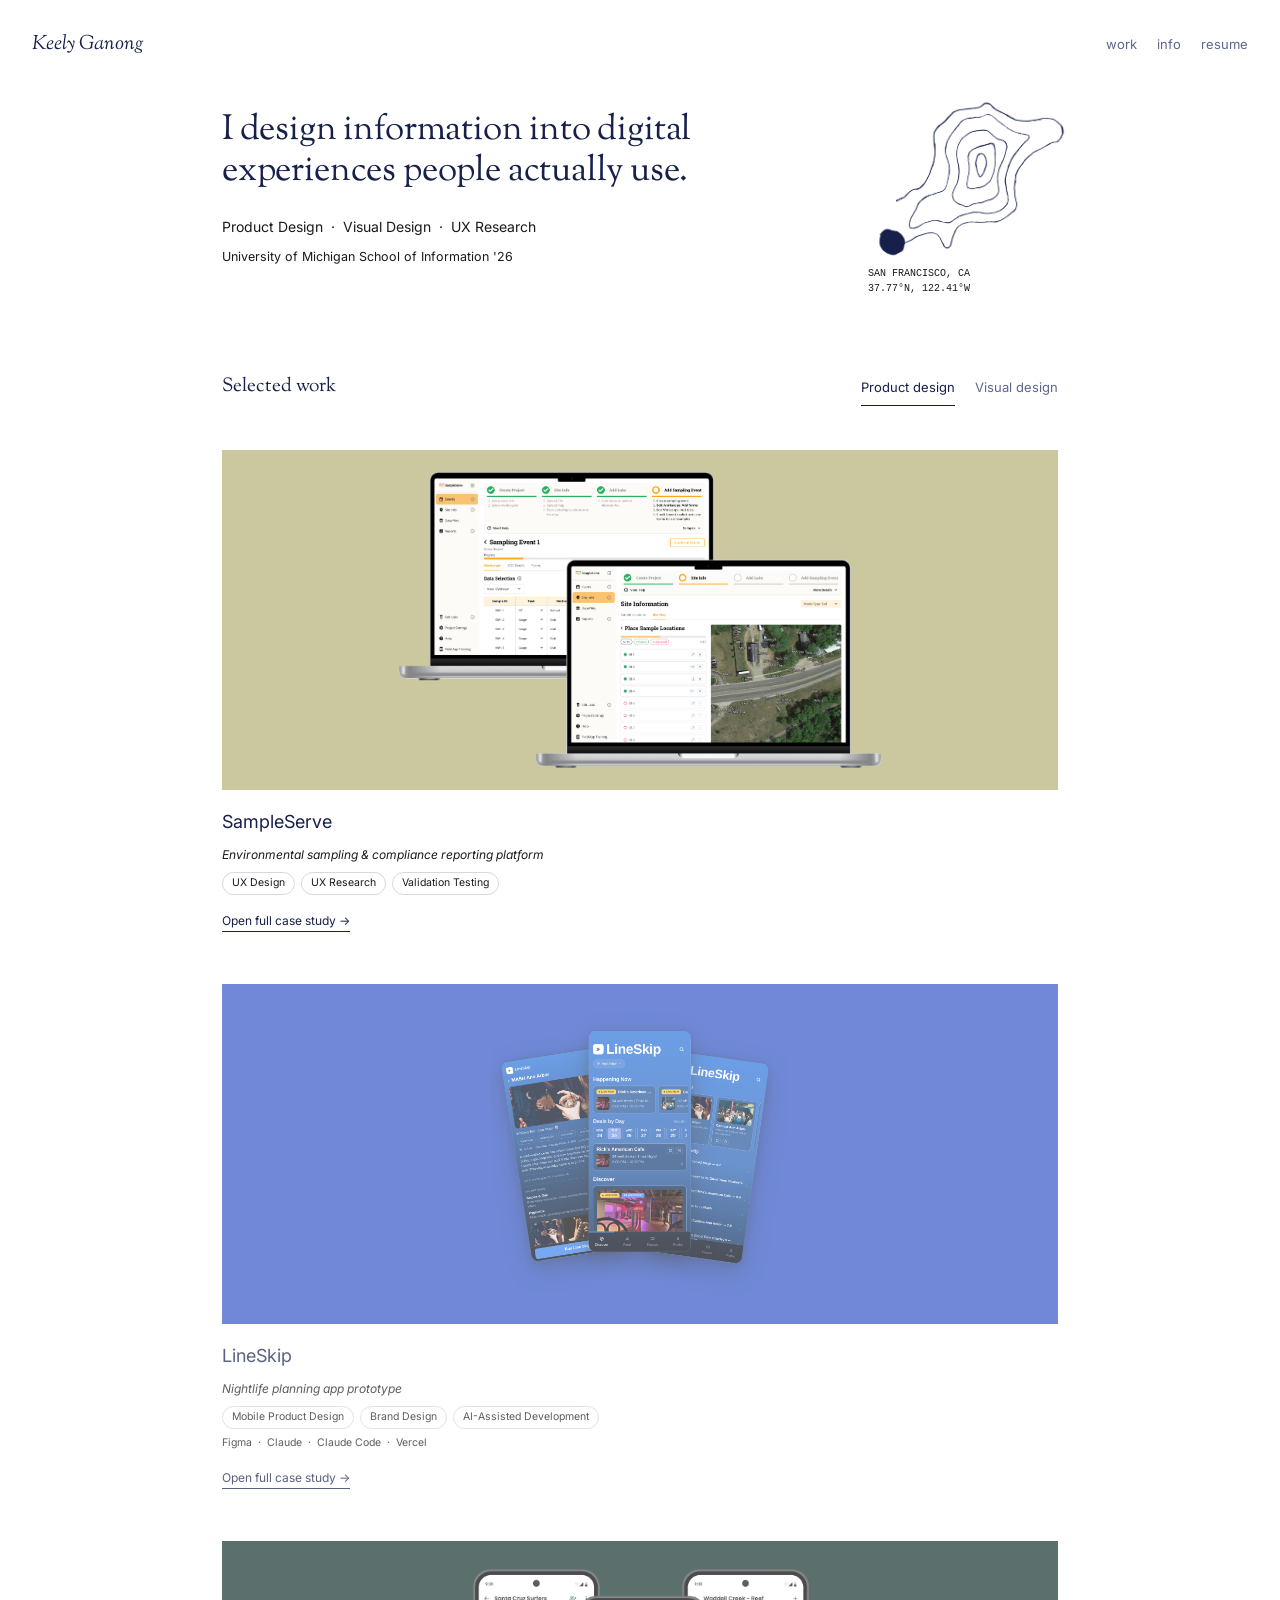
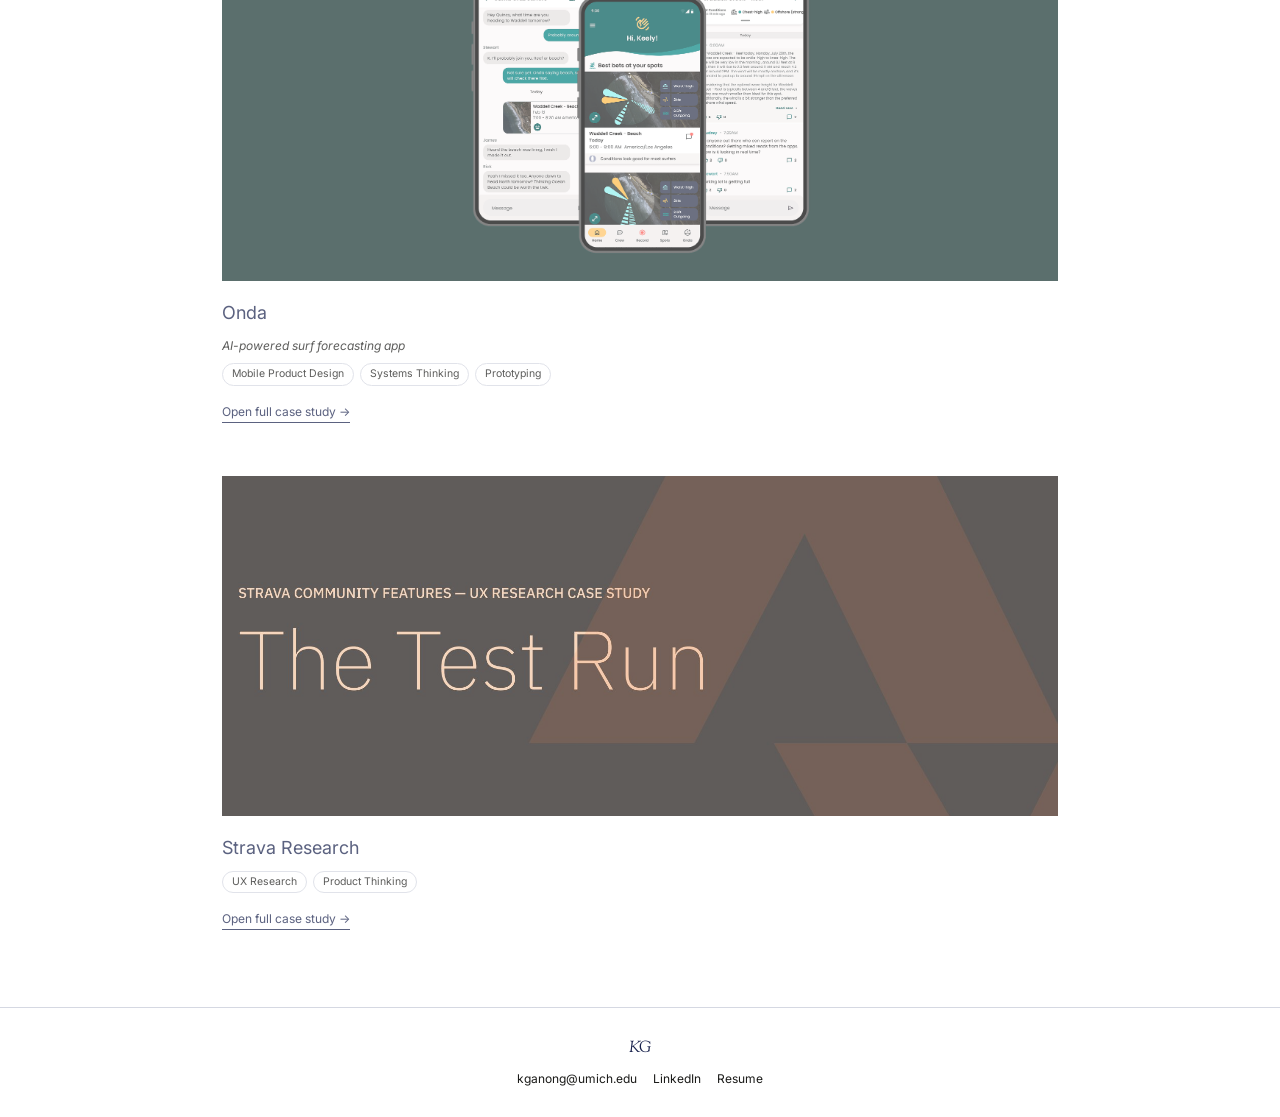
==== commit e7c34250: "Add files via upload" ====
--- a/index.html
+++ b/index.html
@@ -16,7 +16,6 @@
 <meta name="twitter:title" content="Keely Ganong — Product Designer &amp; UX Researcher">
 <meta name="twitter:description" content="Portfolio of Keely Ganong, a San Francisco Bay Area product designer and UX researcher specializing in research-driven decisions and systems thinking.">
 <meta name="twitter:image" content="https://keelyganong.vercel.app/assets/og-image.jpg">
-<script>try{if(localStorage.getItem('sw-layout')==='grid')document.documentElement.setAttribute('data-layout','grid');}catch(e){}</script>
 <link rel="stylesheet" href="styles.css">
 </head>
 <body>
@@ -25,7 +24,6 @@
   <span class="brand">Keely Ganong</span>
   <div class="links">
     <a href="#work">work</a>
-    <a href="visual.html">visual</a>
     <a href="info.html">info</a>
     <a href="https://drive.google.com/file/d/1wT-pd2pLn5J7G1rViNfXt-i7XtK2VtQx/view?usp=sharing" target="_blank" rel="noopener">resume</a>
   </div>
@@ -44,14 +42,16 @@
 </section>
 
 <section id="work">
+  <span id="visual-design" aria-hidden="true"></span>
   <div class="section-head">
     <div class="section-label">Selected work</div>
-    <div class="layout-toggle" role="group" aria-label="Project layout">
-      <button type="button" data-layout="list" aria-pressed="true" aria-label="List view" title="List view"><svg viewBox="0 0 24 24" aria-hidden="true" focusable="false"><path d="M3.23 6.08 C9.09 6.08 15.13 6.29 20.99 6.17"/><path d="M2.86 12.15 C8.60 12.22 14.52 12.00 20.27 12.09"/><path d="M3.49 17.88 C7.26 17.70 11.13 17.64 14.89 18.09"/></svg></button>
-      <button type="button" data-layout="grid" aria-pressed="false" aria-label="Grid view" title="Grid view"><svg viewBox="0 0 24 24" aria-hidden="true" focusable="false"><path d="M2.76 2.90 C5.19 2.98 7.69 2.60 10.12 2.88 C10.21 5.40 10.42 7.99 10.54 10.51 C8.05 10.49 5.48 10.76 2.98 10.54 C3.16 7.81 2.77 5.00 3.04 2.27"/><path d="M13.75 3.08 C16.12 2.76 18.57 2.91 20.95 2.83 C20.91 5.42 20.76 8.08 21.10 10.66 C18.61 10.62 16.05 10.32 13.56 10.60 C13.52 7.96 13.47 5.24 13.86 2.62"/><path d="M2.77 13.79 C5.30 13.55 7.91 13.23 10.46 13.44 C10.17 15.96 10.83 18.54 10.56 21.05 C8.12 21.01 5.62 20.67 3.18 21.06 C3.06 18.47 2.98 15.80 3.16 13.20"/><path d="M13.54 13.37 C16.02 13.03 18.57 13.53 21.05 13.39 C20.64 15.87 20.72 18.42 20.99 20.91 C18.59 20.61 16.11 21.12 13.71 20.81 C13.57 18.27 13.76 15.66 14.03 13.13"/></svg></button>
+    <div class="work-tabs" role="tablist" aria-label="Type of work">
+      <button type="button" role="tab" id="tab-product" aria-selected="true" aria-controls="panel-product">Product design</button>
+      <button type="button" role="tab" id="tab-visual" aria-selected="false" aria-controls="panel-visual" tabindex="-1">Visual design</button>
     </div>
   </div>
 
+  <div class="work-panel" id="panel-product" role="tabpanel" aria-labelledby="tab-product">
   <div class="sw-list">
 
     <div class="sw-block active" data-idx="0">
@@ -104,18 +104,32 @@
       </div>
     </div>
 
-    <div class="sw-block" data-idx="4">
-      <a class="sw-image tight" href="case-indigo-blue.html" aria-label="Open Indigo Blue project" style="background-color:#17204B;"><picture><source srcset="assets/indigo-blue-card.webp" type="image/webp"><img src="assets/indigo-blue-card.jpg" width="1144" height="773" alt="Indigo Blue home page in a browser on an indigo background." loading="lazy" decoding="async"></picture></a>
-      <div class="sw-meta">
-        <a class="sw-title" href="case-indigo-blue.html">Indigo Blue</a>
-      </div>
-      <div class="sw-context">Since 2020, Indigo Blue has connected people through hand-dyed, one of one wearable art. This digital archive translates a brand grounded in touch and texture into an experience you can browse, discover, and feel online.</div>
+  </div>
+  </div>
+
+  <div class="work-panel" id="panel-visual" role="tabpanel" aria-labelledby="tab-visual" hidden>
+  <div class="vd-grid">
+    <div class="vd-item">
+      <a class="vd-image contain" href="case-indigo-blue.html" aria-label="Open Indigo Blue project" style="background-color:#17204B;"><picture><source srcset="assets/indigo-blue-card.webp" type="image/webp"><img src="assets/indigo-blue-card.jpg" alt="Indigo Blue home page in a browser on an indigo background" loading="lazy" decoding="async"></picture></a>
+      <a class="sw-title" href="case-indigo-blue.html">Indigo Blue</a>
       <div class="sw-tags"><span>Design</span><span>Art Direction</span><span>Build</span></div>
-      <div class="sw-expand">
-        <a class="sw-link" href="case-indigo-blue.html">View project →</a>
-      </div>
     </div>
-
+    <div class="vd-item">
+      <a class="vd-image" href="visual-mash.html" aria-label="Open MASH Magazine project" style="background-color:#E7E3DA;"><img src="assets/visual-cover-mash.jpg" alt="Vision exam recruitment poster in a street poster case" loading="lazy" decoding="async"></a>
+      <a class="sw-title" href="visual-mash.html">MASH Magazine</a>
+      <div class="sw-tags"><span>Art Direction</span><span>Brand Identity</span><span>Social Design</span></div>
+    </div>
+    <div class="vd-item">
+      <a class="vd-image" href="visual-tidekeep.html" aria-label="Open Tidekeep project" style="background-color:#6AA9B9;"><img src="assets/visual-cover-tidekeep.jpg" alt="Tidekeep package sliding open to show seashells" loading="lazy" decoding="async"></a>
+      <a class="sw-title" href="visual-tidekeep.html">Tidekeep</a>
+      <div class="sw-tags"><span>Packaging</span><span>Identity</span><span>Typography</span></div>
+    </div>
+    <div class="vd-item">
+      <a class="vd-image" href="visual-knot-your-grandmas.html" aria-label="Open Knot Your Grandma's project" style="background-color:#E6DFCC;"><img src="assets/visual-cover-knot-your-grandmas.jpg" alt="Summer collection email campaign" loading="lazy" decoding="async"></a>
+      <a class="sw-title" href="visual-knot-your-grandmas.html">Knot Your Grandma's</a>
+      <div class="sw-tags"><span>E-commerce</span><span>Marketing</span><span>Brand Direction</span></div>
+    </div>
+  </div>
   </div>
 </section>
 
--- a/styles.css
+++ b/styles.css
@@ -6,7 +6,7 @@
   --ink-faint:#1A1A18;
   --border:#D5D8E2;
   --border-soft:#D5D8E2;
-  --paper:#F9F9F5;
+  --paper:#FFFFFF;
   --paper-alt:#F0F1EC;
   --accent:#17204B;
 }
@@ -32,10 +32,10 @@
   position:sticky; top:0; z-index:100; background:var(--paper);
 }
 nav .brand{font-family:'Sorts Mill Goudy', serif; font-style:italic; font-size:20px; color:var(--accent);}
-nav .links{display:flex; gap:22px; font-size:13px; color:var(--ink);}
-nav .links a{padding-bottom:4px; background-image:url("data:image/svg+xml,%3Csvg xmlns='http://www.w3.org/2000/svg' viewBox='0 0 1000 6' preserveAspectRatio='none'%3E%3Cpath d='M0.0 2.83 L25.0 2.63 L50.0 2.36 L75.0 2.34 L100.0 2.39 L125.0 2.44 L150.0 2.47 L175.0 2.53 L200.0 2.64 L225.0 2.73 L250.0 2.77 L275.0 2.79 L300.0 2.83 L325.0 2.84 L350.0 2.78 L375.0 2.70 L400.0 2.66 L425.0 2.64 L450.0 2.60 L475.0 2.57 L500.0 2.60 L525.0 2.65 L550.0 2.65 L575.0 2.60 L600.0 2.55 L625.0 2.49 L650.0 2.38 L675.0 2.23 L700.0 2.14 L725.0 2.12 L750.0 2.14 L775.0 2.17 L800.0 2.26 L825.0 2.40 L850.0 2.51 L875.0 2.54 L900.0 2.55 L925.0 2.63 L950.0 2.72 L975.0 2.77 L1000.0 2.79 L1000.0 2.98 L975.0 3.04 L950.0 3.17 L925.0 3.27 L900.0 3.34 L875.0 3.38 L850.0 3.40 L825.0 3.35 L800.0 3.28 L775.0 3.23 L750.0 3.20 L725.0 3.15 L700.0 3.10 L675.0 3.13 L650.0 3.23 L625.0 3.33 L600.0 3.42 L575.0 3.53 L550.0 3.64 L525.0 3.70 L500.0 3.66 L475.0 3.61 L450.0 3.59 L425.0 3.56 L400.0 3.52 L375.0 3.53 L350.0 3.62 L325.0 3.74 L300.0 3.80 L275.0 3.82 L250.0 3.83 L225.0 3.79 L200.0 3.66 L175.0 3.48 L150.0 3.36 L125.0 3.28 L100.0 3.23 L75.0 3.21 L50.0 3.24 L25.0 3.14 L0.0 3.06Z' fill='%2317204B'/%3E%3C/svg%3E"); background-repeat:no-repeat; background-position:0 100%; background-size:0% 6px; transition:background-size 0.28s ease;}
-nav .links a:hover, nav .links a:focus-visible{background-size:100% 6px;}
-@media (prefers-reduced-motion:reduce){nav .links a{transition:none;}}
+nav .links{display:flex; gap:20px; font-size:13px; color:var(--ink); align-items:center;}
+nav .links a{padding:10px 0; color:#5E668C; border-bottom:1px solid transparent;}
+nav .links a:hover, nav .links a[aria-current="page"]{color:var(--ink); border-bottom-color:var(--ink);}
+nav .links a:focus-visible{outline:1.5px solid var(--ink); outline-offset:2px;}
 
 /* hero */
 .hero{position:relative; padding:20px 32px 60px; max-width:900px; margin:0 auto;}
@@ -144,7 +144,7 @@
 /* info page */
 .info-page{padding:20px 32px 60px; max-width:700px; margin:0 auto;}
 .photo-slot{
-  width:240px; height:240px; border-radius:50%; overflow:hidden;
+  width:240px; height:240px; border-radius:6px; overflow:hidden;
   margin-bottom:26px; flex-shrink:0;
 }
 .photo-slot img{width:100%; height:100%; object-fit:cover; object-position:center; display:block;}
@@ -324,13 +324,30 @@
 
 
 /* ---- list / grid toggle: two small hand-drawn icons ---- */
-.layout-toggle{display:flex; gap:2px; margin:-2px -6px -2px 0;}
-.layout-toggle button{display:flex; align-items:center; justify-content:center; width:34px; height:34px; padding:0; background:none; border:0; border-radius:4px; cursor:pointer; color:#5E668C;}
-.layout-toggle button svg{width:20px; height:20px; fill:none; stroke:currentColor; stroke-width:1.2; stroke-linecap:round; stroke-linejoin:round; overflow:visible;}
-.layout-toggle button:hover{color:var(--ink);}
-.layout-toggle button[aria-pressed="true"]{color:var(--ink);}
-.layout-toggle button[aria-pressed="true"] svg{stroke-width:1.6;}
-.layout-toggle button:focus-visible{outline:1.5px solid var(--ink); outline-offset:1px;}
+.work-tabs{display:flex; gap:20px;}
+.work-tabs button{background:none; border:0; padding:10px 0; margin:0; cursor:pointer; font-family:'Inter', sans-serif; font-size:13px; color:#5E668C; border-bottom:1px solid transparent;}
+.work-tabs button:hover{color:var(--ink);}
+.work-tabs button[aria-selected="true"]{color:var(--ink); border-bottom-color:var(--ink);}
+.work-tabs button:focus-visible{outline:1.5px solid var(--ink); outline-offset:2px;}
+/* product design list: static and crisp, matching the visual grid */
+#panel-product .sw-block{opacity:0.7; transition:opacity 0.5s ease;}
+#panel-product .sw-block.active{opacity:1;}
+@media (prefers-reduced-motion:reduce){#panel-product .sw-block{transition:none;}}
+#panel-product .sw-list::before, #panel-product .sw-block::after{display:none;}
+#panel-product .sw-image{border-radius:0;}
+#panel-product a.sw-image:hover img{transform:none;}
+#panel-product .sw-title{font-size:18px;}
+#panel-product .sw-expand{max-height:none; opacity:1; margin-top:12px;}
+.vd-grid{display:grid; grid-template-columns:repeat(4, minmax(0,1fr)); column-gap:16px; row-gap:32px; padding:30px 0 26px;}
+.vd-item{display:flex; flex-direction:column; min-width:0;}
+.vd-image{display:block; aspect-ratio:1 / 1; overflow:hidden; margin-bottom:12px;}
+.vd-image img{width:100%; height:100%; object-fit:cover; display:block;}
+.vd-image.contain{padding:12px;}
+.vd-image.contain picture{display:block; width:100%; height:100%;}
+.vd-image.contain img{object-fit:contain;}
+.vd-item .sw-title{font-size:14px; margin-bottom:4px;}
+.vd-item .sw-tags span{font-size:10px; padding:1px 7px;}
+@media (max-width:640px){.vd-grid{grid-template-columns:repeat(2, minmax(0,1fr)); column-gap:14px; row-gap:26px;} .vd-item .sw-tags{display:none;}}
 /* ---- grid view of the projects ---- */
 html[data-layout="grid"] .sw-list{position:relative; display:grid; grid-template-columns:repeat(2, minmax(0,1fr)); column-gap:24px; row-gap:40px; padding-top:30px; align-items:start;}
 html[data-layout="grid"] .sw-list::before{position:absolute; top:-4px; left:0; right:0; margin:0;}
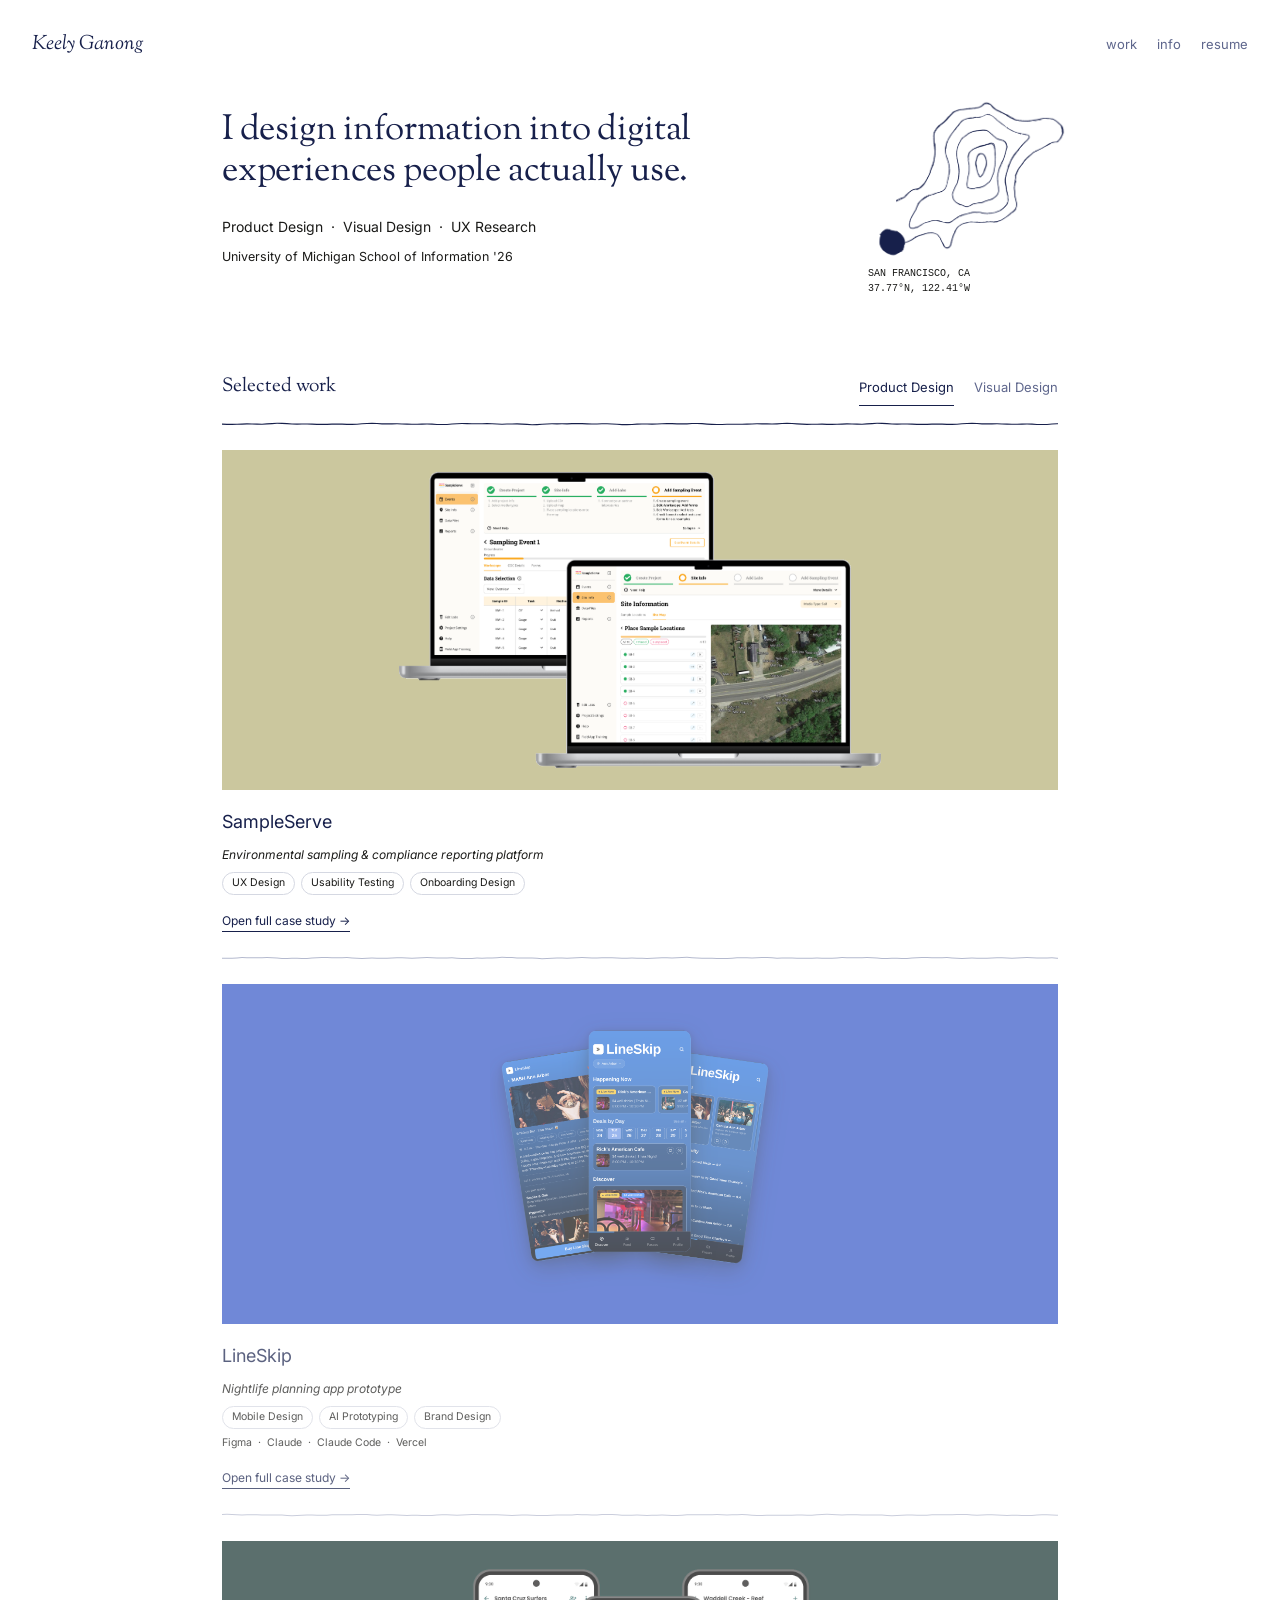
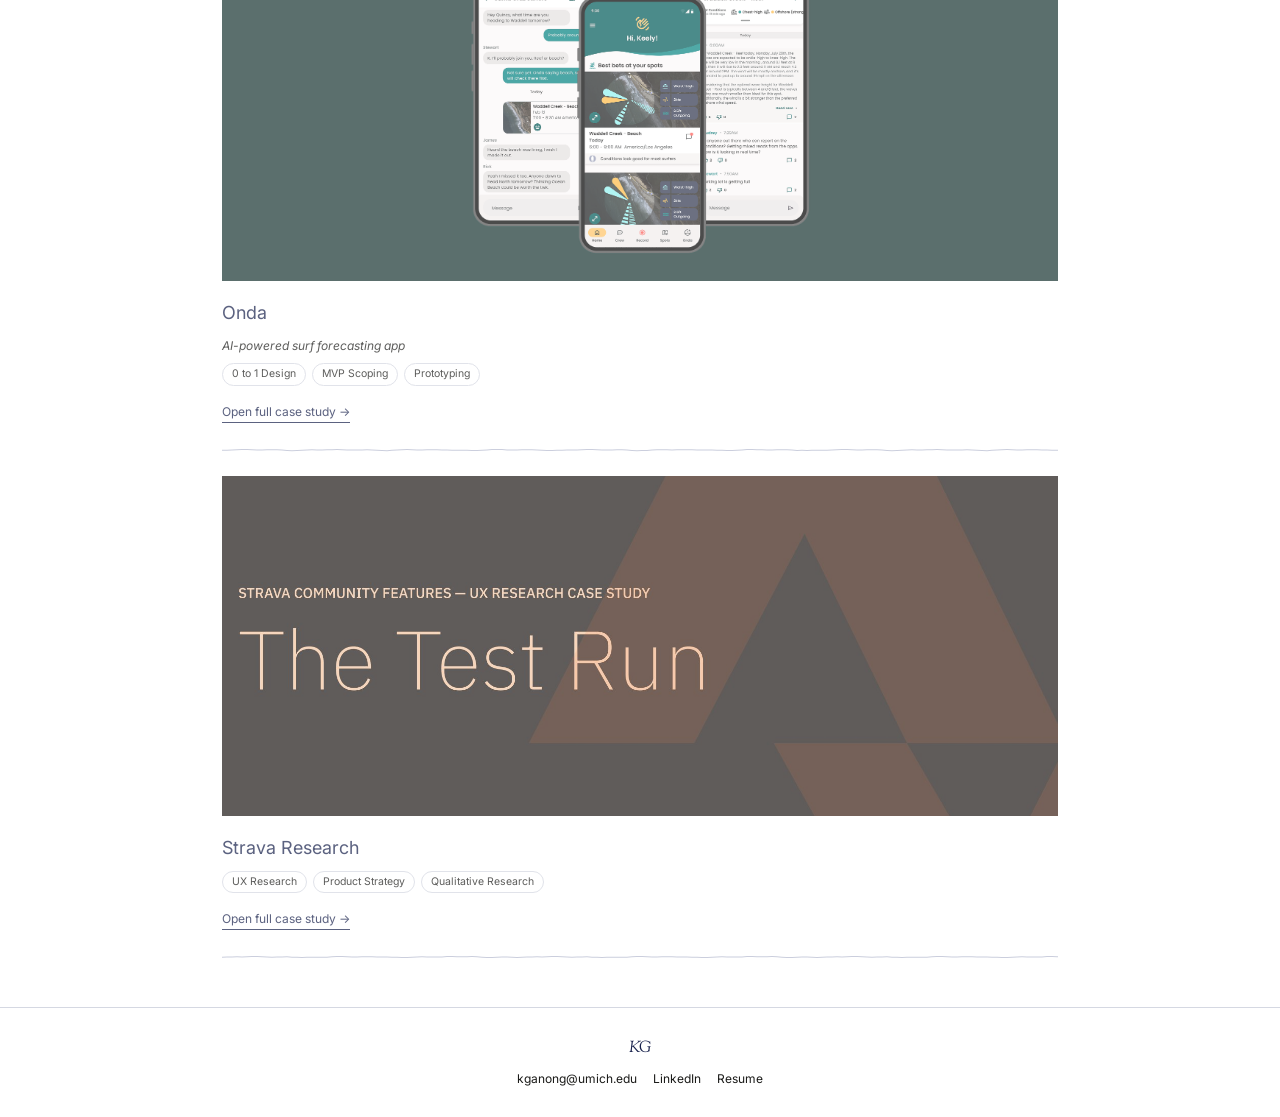
==== commit a46fdbcb: "Add files via upload" ====
--- a/index.html
+++ b/index.html
@@ -46,8 +46,8 @@
   <div class="section-head">
     <div class="section-label">Selected work</div>
     <div class="work-tabs" role="tablist" aria-label="Type of work">
-      <button type="button" role="tab" id="tab-product" aria-selected="true" aria-controls="panel-product">Product design</button>
-      <button type="button" role="tab" id="tab-visual" aria-selected="false" aria-controls="panel-visual" tabindex="-1">Visual design</button>
+      <button type="button" role="tab" id="tab-product" aria-selected="true" aria-controls="panel-product">Product Design</button>
+      <button type="button" role="tab" id="tab-visual" aria-selected="false" aria-controls="panel-visual" tabindex="-1">Visual Design</button>
     </div>
   </div>
 
@@ -60,7 +60,7 @@
         <a class="sw-title" href="case-sampleserve.html">SampleServe</a>
       </div>
       <div class="sw-context">Environmental sampling &amp; compliance reporting platform</div>
-      <div class="sw-tags"><span>UX Design</span><span>UX Research</span><span>Validation Testing</span></div>
+      <div class="sw-tags"><span>UX Design</span><span>Usability Testing</span><span>Onboarding Design</span></div>
       <div class="sw-expand">
         <a class="sw-link" href="case-sampleserve.html">Open full case study →</a>
       </div>
@@ -72,7 +72,7 @@
         <a class="sw-title" href="case-lineskip.html">LineSkip</a>
       </div>
       <div class="sw-context">Nightlife planning app prototype</div>
-      <div class="sw-tags"><span>Mobile Product Design</span><span>Brand Design</span><span>AI-Assisted Development</span></div>
+      <div class="sw-tags"><span>Mobile Design</span><span>AI Prototyping</span><span>Brand Design</span></div>
       <div class="sw-tools">Figma &nbsp;·&nbsp; Claude &nbsp;·&nbsp; Claude Code &nbsp;·&nbsp; Vercel</div>
       <div class="sw-expand">
         <a class="sw-link" href="case-lineskip.html">Open full case study →</a>
@@ -87,7 +87,7 @@
         <a class="sw-title" href="case-onda.html">Onda</a>
       </div>
       <div class="sw-context">AI-powered surf forecasting app</div>
-      <div class="sw-tags"><span>Mobile Product Design</span><span>Systems Thinking</span><span>Prototyping</span></div>
+      <div class="sw-tags"><span>0 to 1 Design</span><span>MVP Scoping</span><span>Prototyping</span></div>
       <div class="sw-expand">
         <a class="sw-link" href="case-onda.html">Open full case study →</a>
       </div>
@@ -98,7 +98,7 @@
       <div class="sw-meta">
         <a class="sw-title" href="case-strava.html">Strava Research</a>
       </div>
-      <div class="sw-tags"><span>UX Research</span><span>Product Thinking</span></div>
+      <div class="sw-tags"><span>UX Research</span><span>Product Strategy</span><span>Qualitative Research</span></div>
       <div class="sw-expand">
         <a class="sw-link" href="case-strava.html">Open full case study →</a>
       </div>
@@ -108,26 +108,27 @@
   </div>
 
   <div class="work-panel" id="panel-visual" role="tabpanel" aria-labelledby="tab-visual" hidden>
+  <p class="panel-intro">Brand, graphic, e-commerce, and packaging design.</p>
   <div class="vd-grid">
     <div class="vd-item">
       <a class="vd-image contain" href="case-indigo-blue.html" aria-label="Open Indigo Blue project" style="background-color:#17204B;"><picture><source srcset="assets/indigo-blue-card.webp" type="image/webp"><img src="assets/indigo-blue-card.jpg" alt="Indigo Blue home page in a browser on an indigo background" loading="lazy" decoding="async"></picture></a>
       <a class="sw-title" href="case-indigo-blue.html">Indigo Blue</a>
-      <div class="sw-tags"><span>Design</span><span>Art Direction</span><span>Build</span></div>
+      <div class="sw-tags"><span>Art Direction</span><span>Web Build</span></div>
     </div>
     <div class="vd-item">
       <a class="vd-image" href="visual-mash.html" aria-label="Open MASH Magazine project" style="background-color:#E7E3DA;"><img src="assets/visual-cover-mash.jpg" alt="Vision exam recruitment poster in a street poster case" loading="lazy" decoding="async"></a>
       <a class="sw-title" href="visual-mash.html">MASH Magazine</a>
-      <div class="sw-tags"><span>Art Direction</span><span>Brand Identity</span><span>Social Design</span></div>
+      <div class="sw-tags"><span>Creative Lead</span><span>Social Design</span></div>
     </div>
     <div class="vd-item">
       <a class="vd-image" href="visual-tidekeep.html" aria-label="Open Tidekeep project" style="background-color:#6AA9B9;"><img src="assets/visual-cover-tidekeep.jpg" alt="Tidekeep package sliding open to show seashells" loading="lazy" decoding="async"></a>
       <a class="sw-title" href="visual-tidekeep.html">Tidekeep</a>
-      <div class="sw-tags"><span>Packaging</span><span>Identity</span><span>Typography</span></div>
+      <div class="sw-tags"><span>Packaging</span><span>Identity</span></div>
     </div>
     <div class="vd-item">
       <a class="vd-image" href="visual-knot-your-grandmas.html" aria-label="Open Knot Your Grandma's project" style="background-color:#E6DFCC;"><img src="assets/visual-cover-knot-your-grandmas.jpg" alt="Summer collection email campaign" loading="lazy" decoding="async"></a>
       <a class="sw-title" href="visual-knot-your-grandmas.html">Knot Your Grandma's</a>
-      <div class="sw-tags"><span>E-commerce</span><span>Marketing</span><span>Brand Direction</span></div>
+      <div class="sw-tags"><span>E-commerce</span><span>Brand Direction</span></div>
     </div>
   </div>
   </div>
--- a/styles.css
+++ b/styles.css
@@ -148,6 +148,12 @@
   margin-bottom:26px; flex-shrink:0;
 }
 .photo-slot img{width:100%; height:100%; object-fit:cover; object-position:center; display:block;}
+.info-intro{display:flex; align-items:flex-end; gap:28px; margin-bottom:26px;}
+.info-page .info-intro .photo-slot{margin-bottom:0;}
+.info-intro > div:last-child{min-width:0; flex:1;}
+.info-page .info-intro h1{margin:0 0 10px; max-width:none; white-space:nowrap;}
+.info-page .info-intro .meta-line{margin:0;}
+@media (max-width:640px){.info-intro{flex-direction:column; align-items:flex-start; gap:20px;} .info-page .info-intro h1{white-space:normal;}}
 .info-page h1{font-family:'Sorts Mill Goudy', serif; font-size:26px; color:var(--ink); max-width:18ch; margin-bottom:16px;}
 .info-page .meta-line{font-size:14px; font-style:italic; color:var(--ink-faint); max-width:52ch; margin-bottom:20px;}
 .info-page .bio{color:var(--ink-soft); max-width:56ch; margin-bottom:44px;}
@@ -333,11 +339,12 @@
 #panel-product .sw-block{opacity:0.7; transition:opacity 0.5s ease;}
 #panel-product .sw-block.active{opacity:1;}
 @media (prefers-reduced-motion:reduce){#panel-product .sw-block{transition:none;}}
-#panel-product .sw-list::before, #panel-product .sw-block::after{display:none;}
 #panel-product .sw-image{border-radius:0;}
 #panel-product a.sw-image:hover img{transform:none;}
 #panel-product .sw-title{font-size:18px;}
 #panel-product .sw-expand{max-height:none; opacity:1; margin-top:12px;}
+#panel-visual::before, #panel-visual::after{content:""; display:block; height:8px; margin:-4px 0; background:url("data:image/svg+xml,%3Csvg xmlns='http://www.w3.org/2000/svg' viewBox='0 0 600 8' width='600' height='8'%3E%3Cpath d='M0.0 3.62 L5.0 3.80 L10.0 3.82 L15.0 3.74 L20.0 3.54 L25.0 3.37 L30.0 3.46 L35.0 3.53 L40.0 3.66 L45.0 3.37 L50.0 3.11 L55.0 2.75 L60.0 2.85 L65.0 3.05 L70.0 3.40 L75.0 3.54 L80.0 3.51 L85.0 3.51 L90.0 3.53 L95.0 3.78 L100.0 3.80 L105.0 3.83 L110.0 3.56 L115.0 3.54 L120.0 3.54 L125.0 3.79 L130.0 3.82 L135.0 3.64 L140.0 3.26 L145.0 2.89 L150.0 2.87 L155.0 2.96 L160.0 3.28 L165.0 3.28 L170.0 3.35 L175.0 3.24 L180.0 3.43 L185.0 3.58 L190.0 3.76 L195.0 3.71 L200.0 3.55 L205.0 3.52 L210.0 3.60 L215.0 3.93 L220.0 3.97 L225.0 3.93 L230.0 3.46 L235.0 3.19 L240.0 2.96 L245.0 3.10 L250.0 3.20 L255.0 3.24 L260.0 3.17 L265.0 3.09 L270.0 3.26 L275.0 3.40 L280.0 3.64 L285.0 3.51 L290.0 3.47 L295.0 3.34 L300.0 3.60 L305.0 3.86 L310.0 4.13 L315.0 4.05 L320.0 3.73 L325.0 3.43 L330.0 3.20 L335.0 3.30 L340.0 3.27 L345.0 3.32 L350.0 3.08 L355.0 3.09 L360.0 3.09 L365.0 3.35 L370.0 3.43 L375.0 3.39 L380.0 3.24 L385.0 3.16 L390.0 3.41 L395.0 3.71 L400.0 4.11 L405.0 4.05 L410.0 3.93 L415.0 3.56 L420.0 3.51 L425.0 3.46 L430.0 3.53 L435.0 3.41 L440.0 3.21 L445.0 3.12 L450.0 3.11 L455.0 3.34 L460.0 3.34 L465.0 3.33 L470.0 3.02 L475.0 3.01 L480.0 3.10 L485.0 3.55 L490.0 3.86 L495.0 4.00 L500.0 3.89 L505.0 3.67 L510.0 3.66 L515.0 3.64 L520.0 3.76 L525.0 3.54 L530.0 3.43 L535.0 3.19 L540.0 3.30 L545.0 3.37 L550.0 3.46 L555.0 3.28 L560.0 2.98 L565.0 2.84 L570.0 2.89 L575.0 3.31 L580.0 3.58 L585.0 3.84 L590.0 3.69 L595.0 3.69 L600.0 3.62 L600.0 4.72 L595.0 4.79 L590.0 4.79 L585.0 4.94 L580.0 4.68 L575.0 4.41 L570.0 3.99 L565.0 3.94 L560.0 4.08 L555.0 4.38 L550.0 4.56 L545.0 4.47 L540.0 4.40 L535.0 4.29 L530.0 4.53 L525.0 4.64 L520.0 4.86 L515.0 4.74 L510.0 4.76 L505.0 4.77 L500.0 4.99 L495.0 5.10 L490.0 4.96 L485.0 4.65 L480.0 4.20 L475.0 4.11 L470.0 4.12 L465.0 4.43 L460.0 4.44 L455.0 4.44 L450.0 4.21 L445.0 4.22 L440.0 4.31 L435.0 4.51 L430.0 4.63 L425.0 4.56 L420.0 4.61 L415.0 4.66 L410.0 5.03 L405.0 5.15 L400.0 5.21 L395.0 4.81 L390.0 4.51 L385.0 4.26 L380.0 4.34 L375.0 4.49 L370.0 4.53 L365.0 4.45 L360.0 4.19 L355.0 4.19 L350.0 4.18 L345.0 4.42 L340.0 4.37 L335.0 4.40 L330.0 4.30 L325.0 4.53 L320.0 4.83 L315.0 5.15 L310.0 5.23 L305.0 4.96 L300.0 4.70 L295.0 4.44 L290.0 4.57 L285.0 4.61 L280.0 4.74 L275.0 4.50 L270.0 4.36 L265.0 4.19 L260.0 4.27 L255.0 4.34 L250.0 4.30 L245.0 4.20 L240.0 4.06 L235.0 4.29 L230.0 4.56 L225.0 5.03 L220.0 5.07 L215.0 5.03 L210.0 4.70 L205.0 4.62 L200.0 4.65 L195.0 4.81 L190.0 4.86 L185.0 4.68 L180.0 4.53 L175.0 4.34 L170.0 4.45 L165.0 4.38 L160.0 4.38 L155.0 4.06 L150.0 3.97 L145.0 3.99 L140.0 4.36 L135.0 4.74 L130.0 4.92 L125.0 4.89 L120.0 4.64 L115.0 4.64 L110.0 4.66 L105.0 4.93 L100.0 4.90 L95.0 4.88 L90.0 4.63 L85.0 4.61 L80.0 4.61 L75.0 4.64 L70.0 4.50 L65.0 4.15 L60.0 3.95 L55.0 3.85 L50.0 4.21 L45.0 4.47 L40.0 4.76 L35.0 4.63 L30.0 4.56 L25.0 4.47 L20.0 4.64 L15.0 4.84 L10.0 4.92 L5.0 4.90 L0.0 4.72Z' fill='%2317204B'/%3E%3C/svg%3E") 0 center/600px 8px repeat-x;}
+.panel-intro{font-size:12px; font-style:italic; color:var(--ink-faint); margin:16px 0 0;}
 .vd-grid{display:grid; grid-template-columns:repeat(4, minmax(0,1fr)); column-gap:16px; row-gap:32px; padding:30px 0 26px;}
 .vd-item{display:flex; flex-direction:column; min-width:0;}
 .vd-image{display:block; aspect-ratio:1 / 1; overflow:hidden; margin-bottom:12px;}
@@ -346,7 +353,8 @@
 .vd-image.contain picture{display:block; width:100%; height:100%;}
 .vd-image.contain img{object-fit:contain;}
 .vd-item .sw-title{font-size:14px; margin-bottom:4px;}
-.vd-item .sw-tags span{font-size:10px; padding:1px 7px;}
+.vd-item .sw-tags{flex-wrap:nowrap; gap:5px;}
+.vd-item .sw-tags span{font-size:10px; padding:1px 7px; white-space:nowrap;}
 @media (max-width:640px){.vd-grid{grid-template-columns:repeat(2, minmax(0,1fr)); column-gap:14px; row-gap:26px;} .vd-item .sw-tags{display:none;}}
 /* ---- grid view of the projects ---- */
 html[data-layout="grid"] .sw-list{position:relative; display:grid; grid-template-columns:repeat(2, minmax(0,1fr)); column-gap:24px; row-gap:40px; padding-top:30px; align-items:start;}
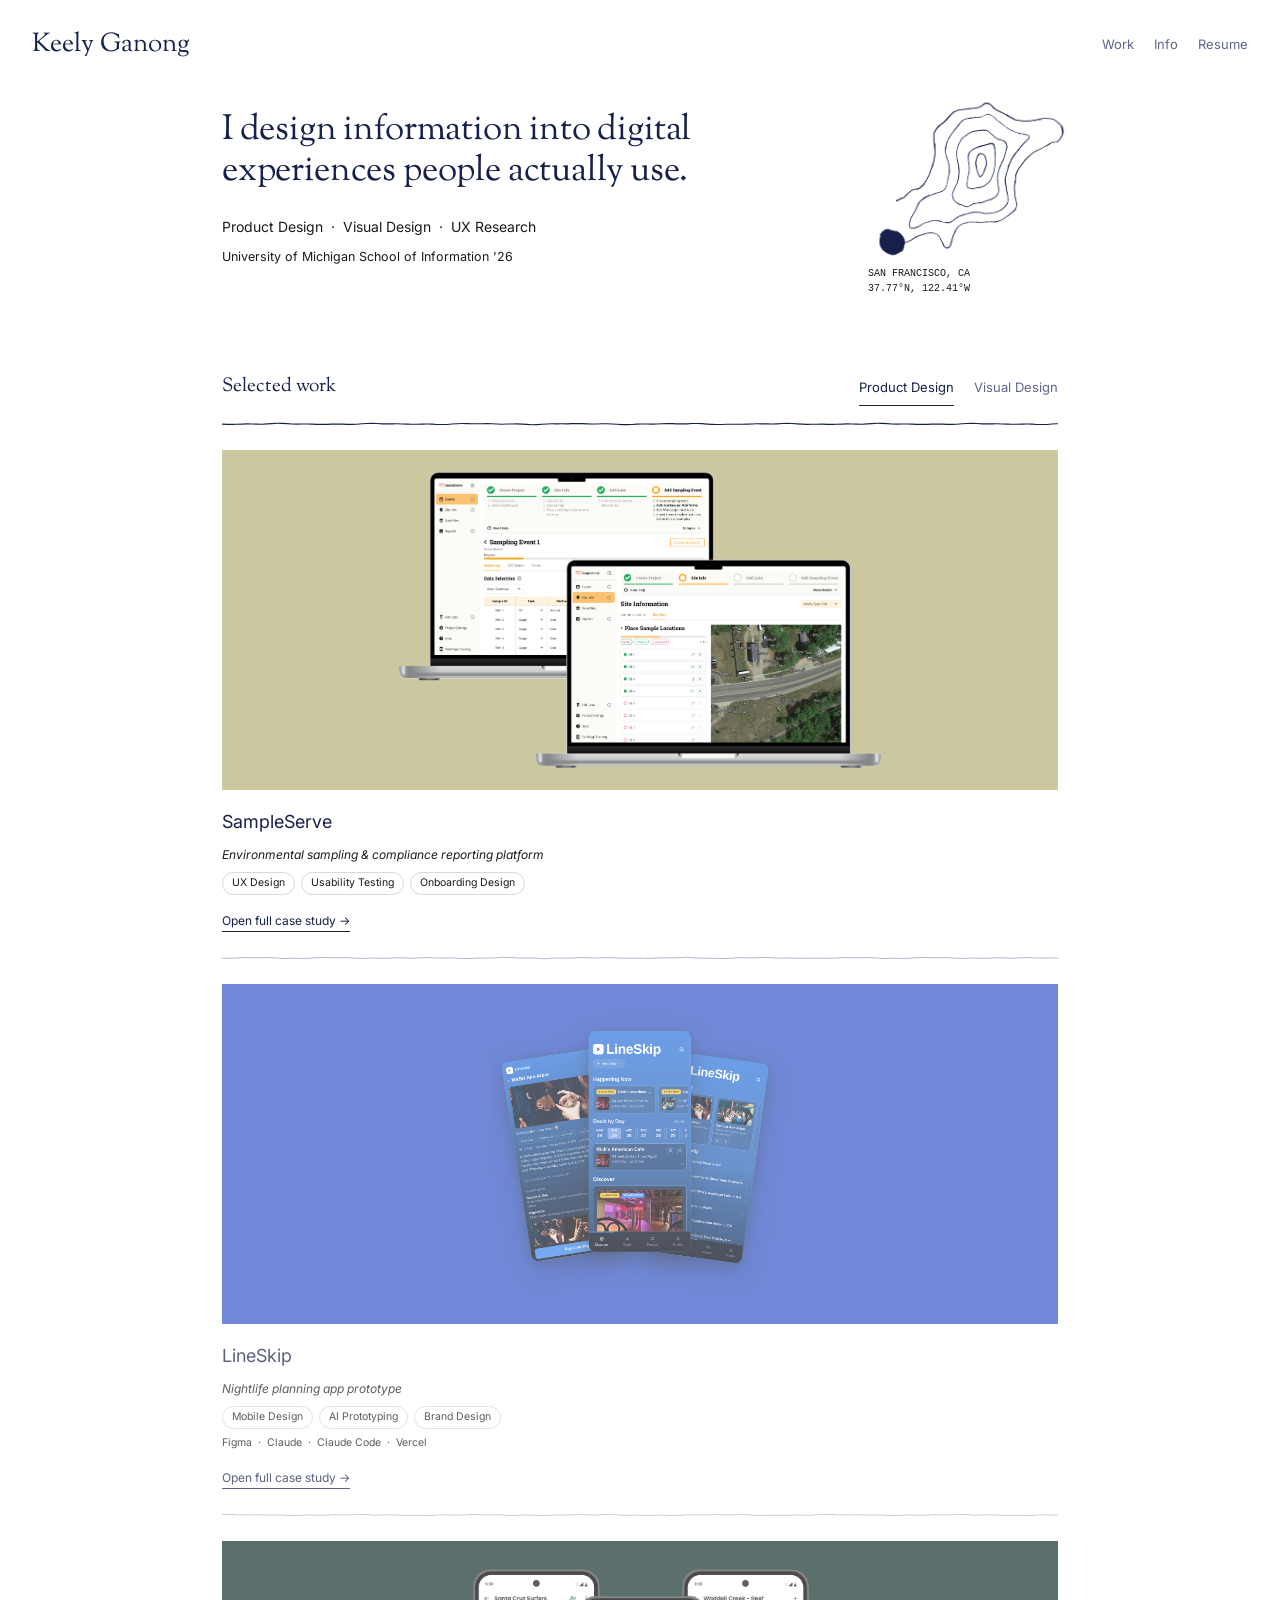
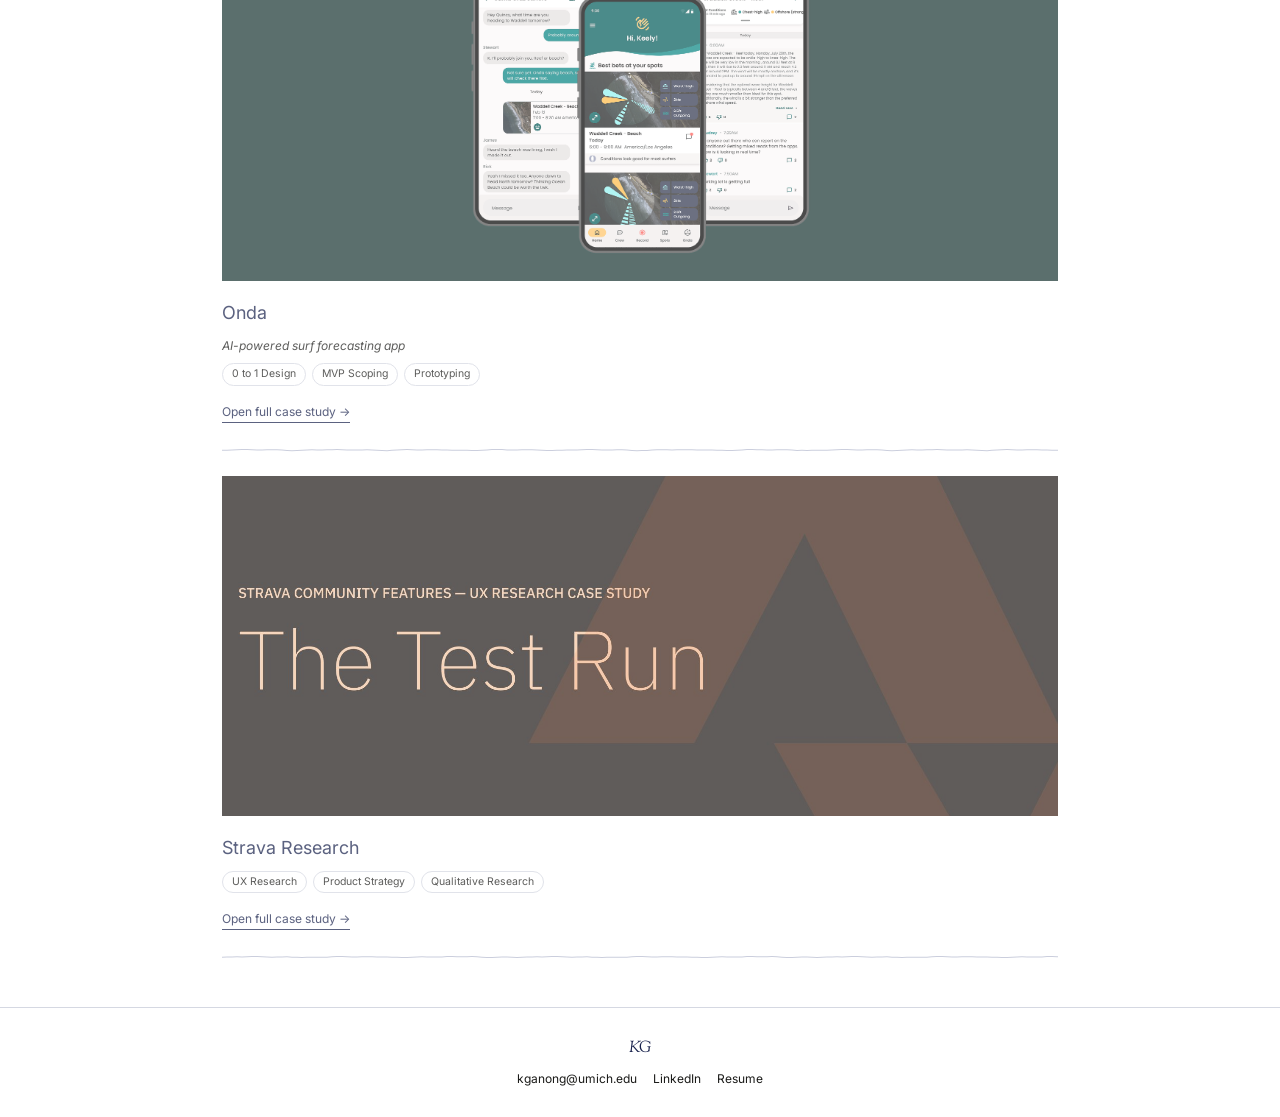
==== commit 5dacf1a8: "Add files via upload" ====
--- a/index.html
+++ b/index.html
@@ -23,9 +23,9 @@
 <nav>
   <span class="brand">Keely Ganong</span>
   <div class="links">
-    <a href="#work">work</a>
-    <a href="info.html">info</a>
-    <a href="https://drive.google.com/file/d/1wT-pd2pLn5J7G1rViNfXt-i7XtK2VtQx/view?usp=sharing" target="_blank" rel="noopener">resume</a>
+    <a href="#work">Work</a>
+    <a href="info.html">Info</a>
+    <a href="https://drive.google.com/file/d/1wT-pd2pLn5J7G1rViNfXt-i7XtK2VtQx/view?usp=sharing" target="_blank" rel="noopener">Resume</a>
   </div>
 </nav>
 
--- a/styles.css
+++ b/styles.css
@@ -31,7 +31,7 @@
   padding:24px 32px;
   position:sticky; top:0; z-index:100; background:var(--paper);
 }
-nav .brand{font-family:'Sorts Mill Goudy', serif; font-style:italic; font-size:20px; color:var(--accent);}
+nav .brand{font-family:'Sorts Mill Goudy', serif; font-size:26px; line-height:1; color:var(--accent); white-space:nowrap;}
 nav .links{display:flex; gap:20px; font-size:13px; color:var(--ink); align-items:center;}
 nav .links a{padding:10px 0; color:#5E668C; border-bottom:1px solid transparent;}
 nav .links a:hover, nav .links a[aria-current="page"]{color:var(--ink); border-bottom-color:var(--ink);}
@@ -384,3 +384,4 @@
 /* LineSkip walkthrough video */
 .video-panel video{display:block;width:100%;max-width:360px;height:auto;margin:0 auto;background:transparent;}
 .video-panel{padding-bottom:12px;}
+
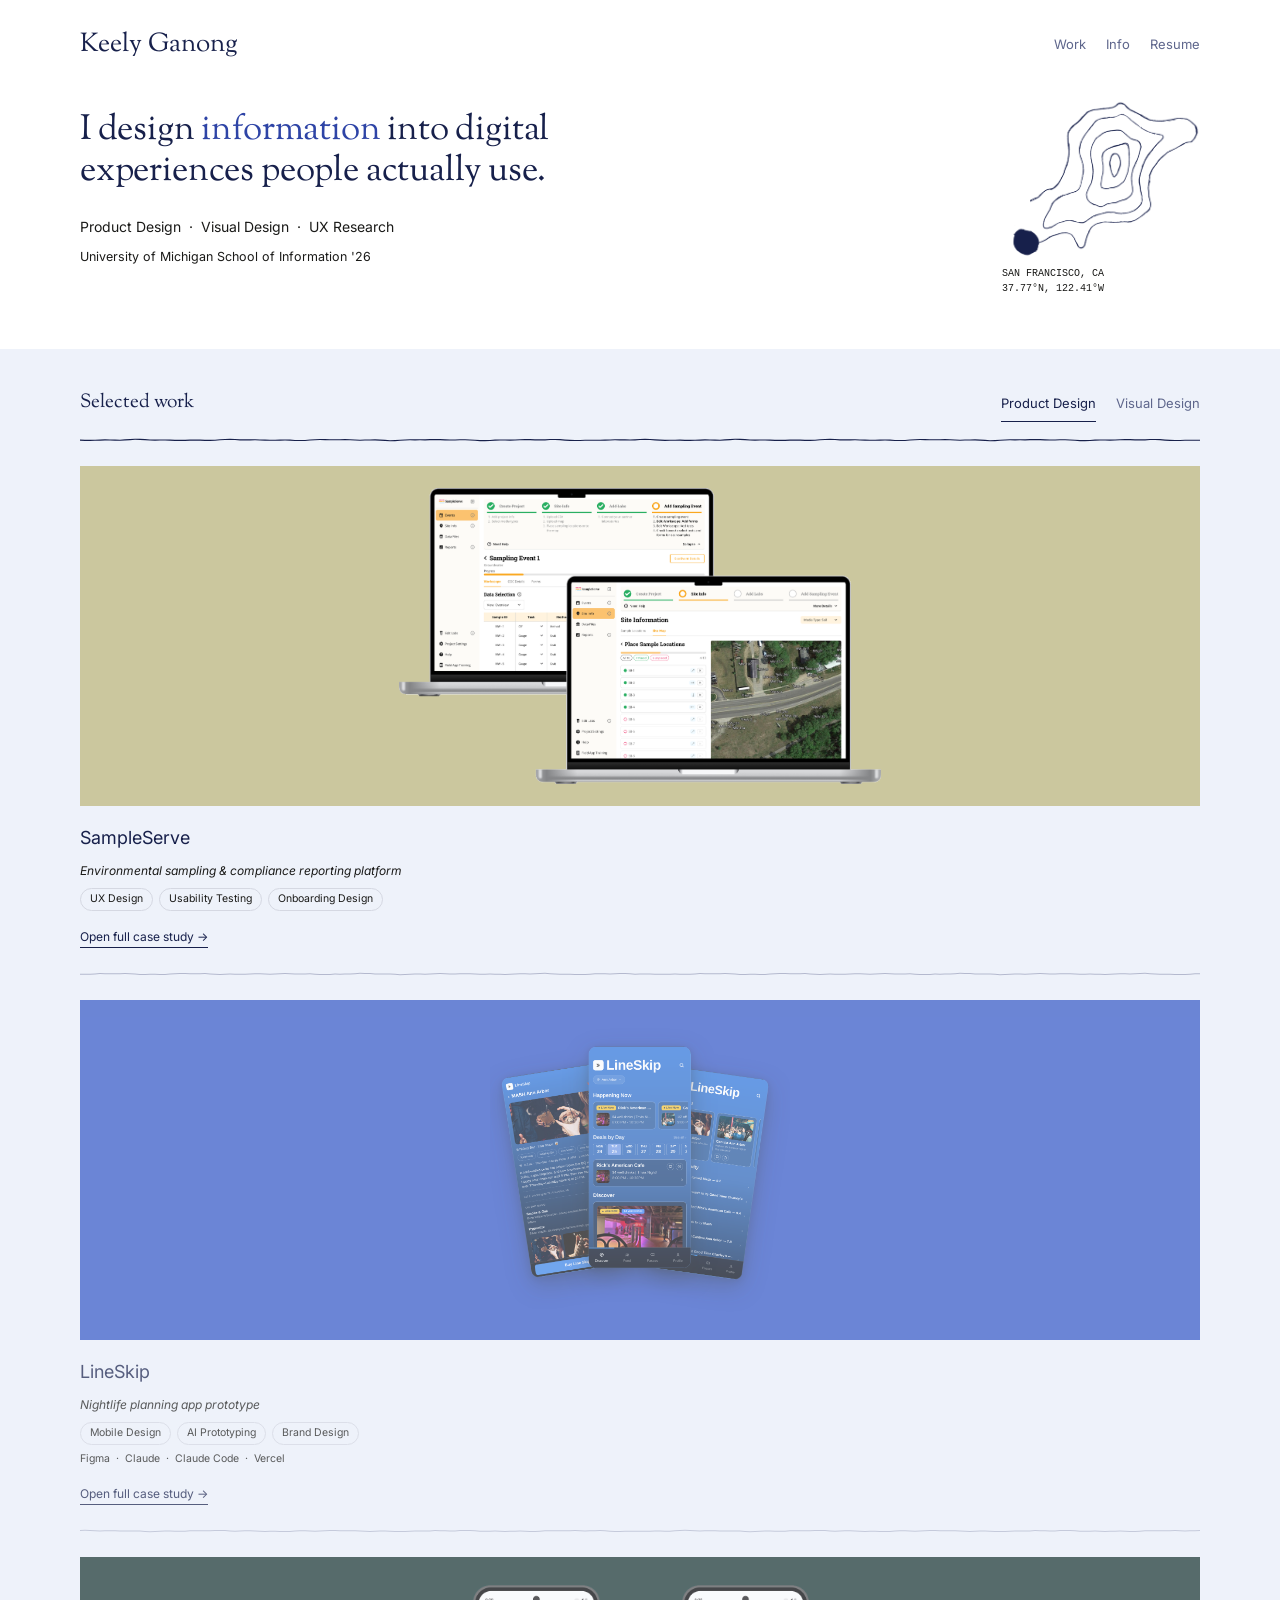
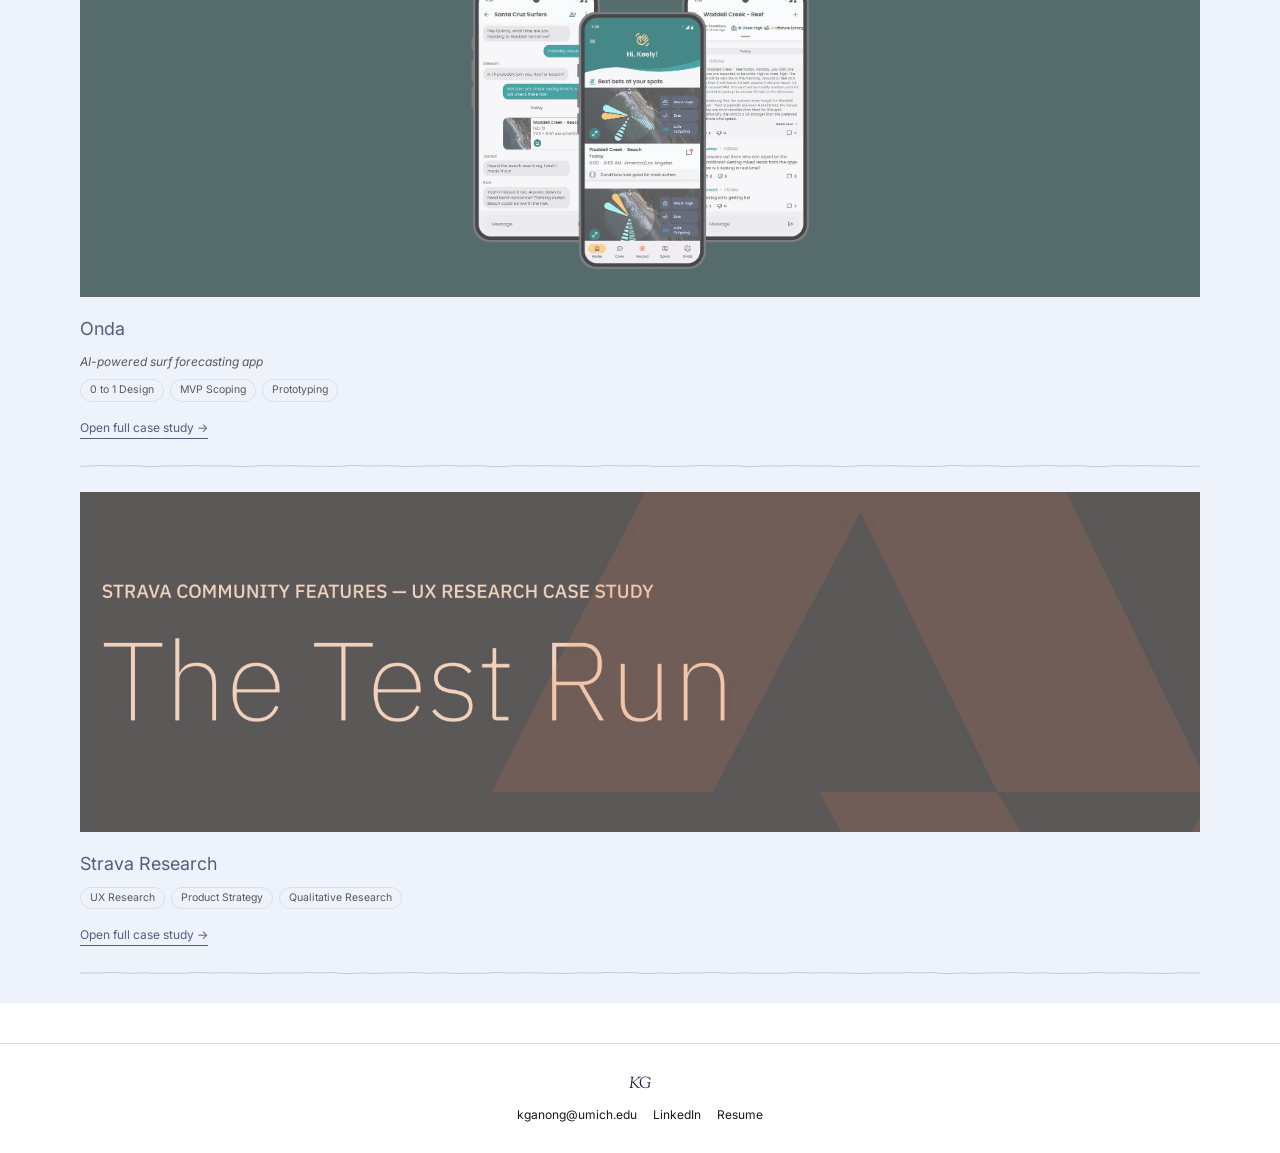
==== commit 60ce0c9d: "Add files via upload" ====
--- a/index.html
+++ b/index.html
@@ -30,7 +30,7 @@
 </nav>
 
 <section class="hero">
-  <h1>I design information into digital experiences people actually use.</h1>
+  <h1>I design <span class="accent-word">information</span> into digital experiences people actually use.</h1>
   <div class="focus-list">Product Design &nbsp;·&nbsp; Visual Design &nbsp;·&nbsp; UX Research</div>
   <div class="grad-line">University of Michigan School of Information '26</div>
 
--- a/styles.css
+++ b/styles.css
@@ -64,7 +64,9 @@
 .section-head{display:flex; align-items:center; justify-content:space-between; gap:9px; margin-bottom:18px;}
 .section-head .section-label{margin-bottom:0;}
 
-#work{padding:20px 32px 10px; max-width:900px; margin:0 auto;}
+#work{padding:36px max(32px, calc((100% - 836px) / 2)) 30px; background:#EEF2FA;}
+.accent-word{color:#2E44A6;}
+@media (max-width:640px){#work{padding:28px 22px 22px;}}
 
 .sw-list{position:relative;}
 /* hand-drawn rules: thin pen strokes with tapered ends, each one drawn a little differently */
@@ -142,34 +144,23 @@
 footer .links{display:flex; gap:16px; font-size:12px; color:var(--ink-soft);}
 
 /* info page */
-.info-page{padding:20px 32px 60px; max-width:700px; margin:0 auto;}
+.info-page{padding:20px 32px 120px; max-width:900px; margin:0 auto;}
+.info-hero{display:grid; grid-template-columns:minmax(0,1fr) 240px; gap:64px; align-items:start;}
+.info-page .info-hero h1{font-size:clamp(28px,4vw,35px); line-height:1.18; letter-spacing:-0.005em; font-weight:400; max-width:none; margin:0 0 24px;}
+.info-page .info-hero .meta-line{max-width:46ch; margin:0 0 22px;}
+.info-page .info-hero .bio{max-width:52ch; margin:0;}
+.info-page .info-hero .photo-slot{margin:6px 0 0;}
+@media (max-width:640px){.info-page{padding:16px 22px 72px;} .info-hero{grid-template-columns:minmax(0,1fr); gap:32px;}}
 .photo-slot{
   width:240px; height:240px; border-radius:6px; overflow:hidden;
   margin-bottom:26px; flex-shrink:0;
 }
 .photo-slot img{width:100%; height:100%; object-fit:cover; object-position:center; display:block;}
-.info-intro{display:flex; align-items:flex-end; gap:28px; margin-bottom:26px;}
-.info-page .info-intro .photo-slot{margin-bottom:0;}
-.info-intro > div:last-child{min-width:0; flex:1;}
-.info-page .info-intro h1{margin:0 0 10px; max-width:none; white-space:nowrap;}
-.info-page .info-intro .meta-line{margin:0;}
-@media (max-width:640px){.info-intro{flex-direction:column; align-items:flex-start; gap:20px;} .info-page .info-intro h1{white-space:normal;}}
 .info-page h1{font-family:'Sorts Mill Goudy', serif; font-size:26px; color:var(--ink); max-width:18ch; margin-bottom:16px;}
 .info-page .meta-line{font-size:14px; font-style:italic; color:var(--ink-faint); max-width:52ch; margin-bottom:20px;}
 .info-page .bio{color:var(--ink-soft); max-width:56ch; margin-bottom:44px;}
 .info-page h2{font-family:'Inter', sans-serif; font-weight:500; font-size:16px; color:var(--ink); margin-bottom:20px;}
 
-.timeline{position:relative; padding-left:26px;}
-.timeline::before{content:""; position:absolute; left:5px; top:6px; bottom:6px; width:1px; background:var(--border);}
-.t-item{position:relative; padding-bottom:30px;}
-.t-item:last-child{padding-bottom:0;}
-.t-item::before{
-  content:""; position:absolute; left:-26px; top:5px; width:9px; height:9px;
-  border-radius:50%; background:var(--paper); border:1.5px solid var(--accent);
-}
-.t-item .when{font-family:'JetBrains Mono', monospace; font-size:11px; color:var(--ink-faint); margin-bottom:4px;}
-.t-item .what{font-size:15px; color:var(--ink); margin-bottom:2px;}
-.t-item .where{font-size:13px; color:var(--ink-soft);}
 
 /* responsive */
 @media (max-width:640px){
@@ -385,3 +376,12 @@
 .video-panel video{display:block;width:100%;max-width:360px;height:auto;margin:0 auto;background:transparent;}
 .video-panel{padding-bottom:12px;}
 
+/* Shared container: 1120px with fluid side padding, so nav, hero, and work line up on any screen */
+:root{--pad:clamp(24px, 5vw, 64px);}
+@media (min-width:641px){
+  nav{padding-left:max(var(--pad), calc((100% - 1120px) / 2)); padding-right:max(var(--pad), calc((100% - 1120px) / 2));}
+  .hero{max-width:calc(1120px + 2 * var(--pad)); padding-left:var(--pad); padding-right:var(--pad);}
+  .hero-illustration{right:var(--pad);}
+  #work{padding-left:max(var(--pad), calc((100% - 1120px) / 2)); padding-right:max(var(--pad), calc((100% - 1120px) / 2));}
+  .info-page{max-width:calc(1120px + 2 * var(--pad)); padding-left:var(--pad); padding-right:var(--pad);}
+}
